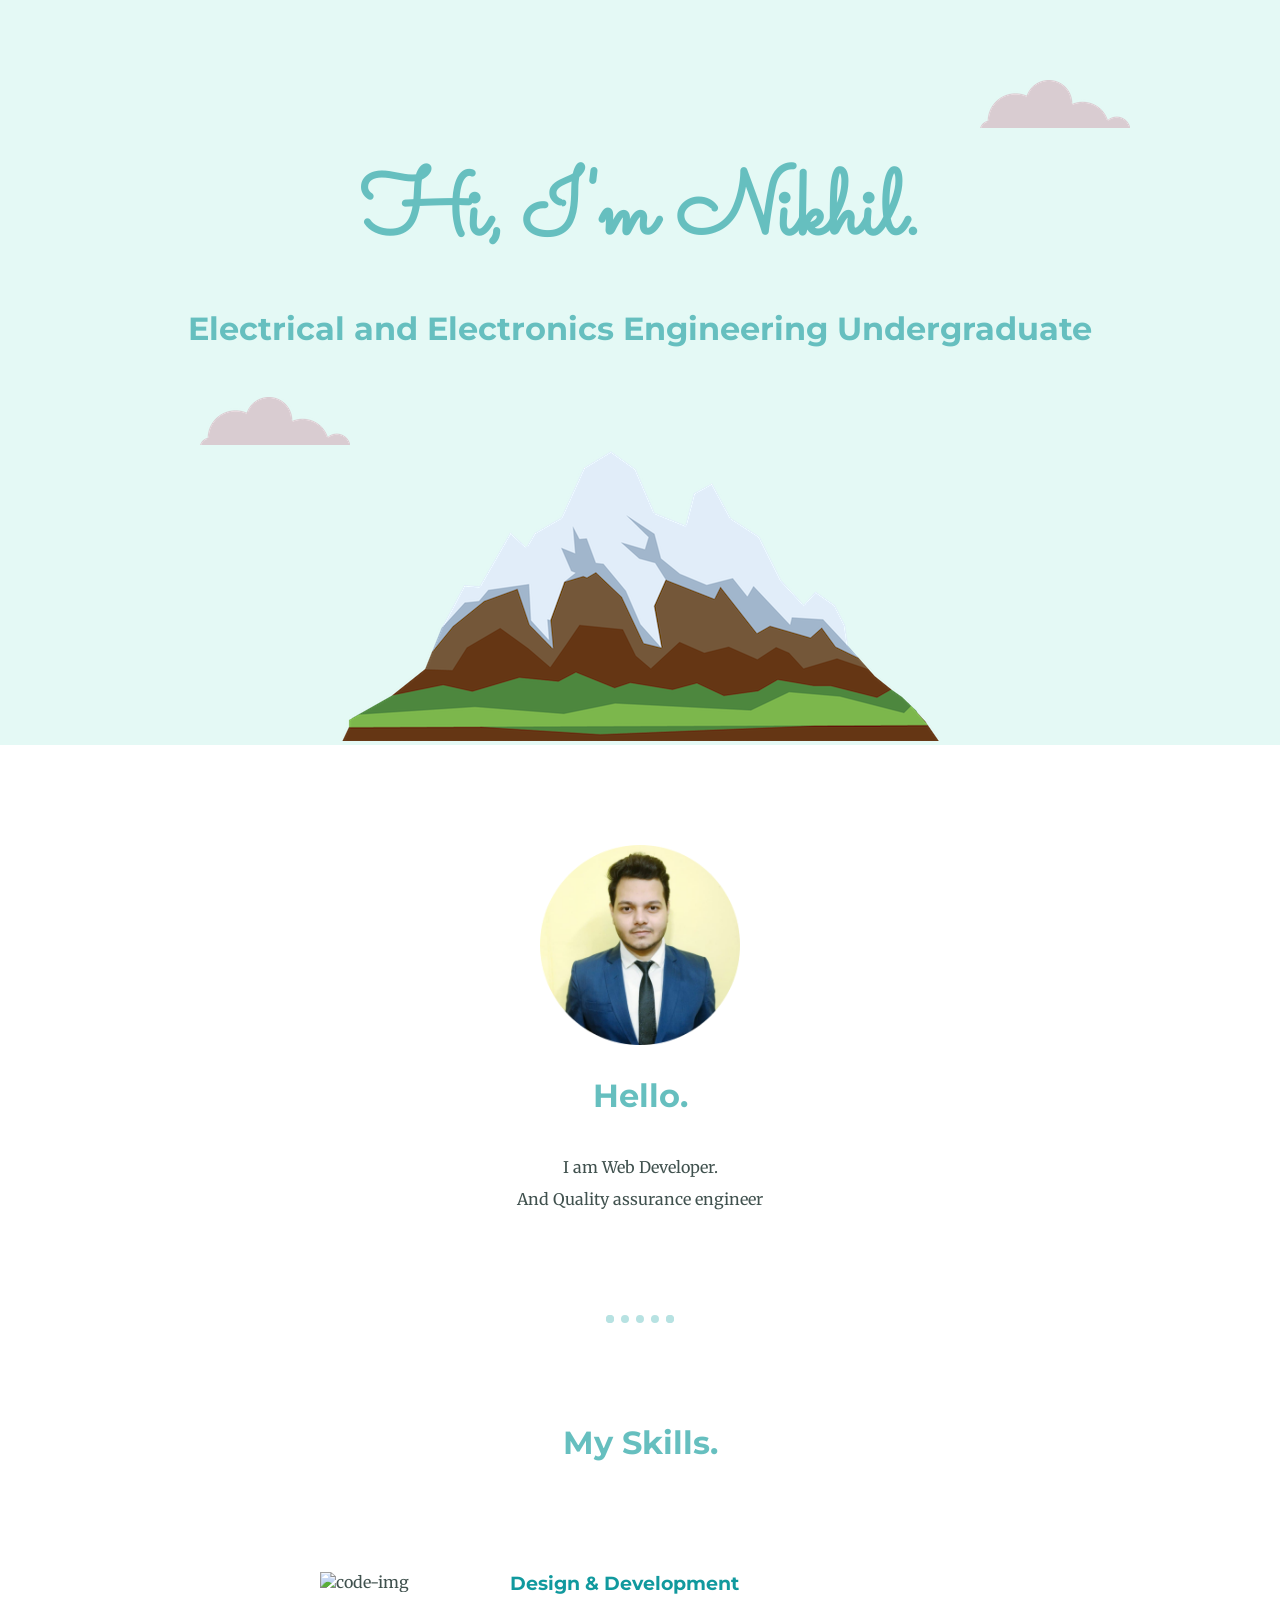
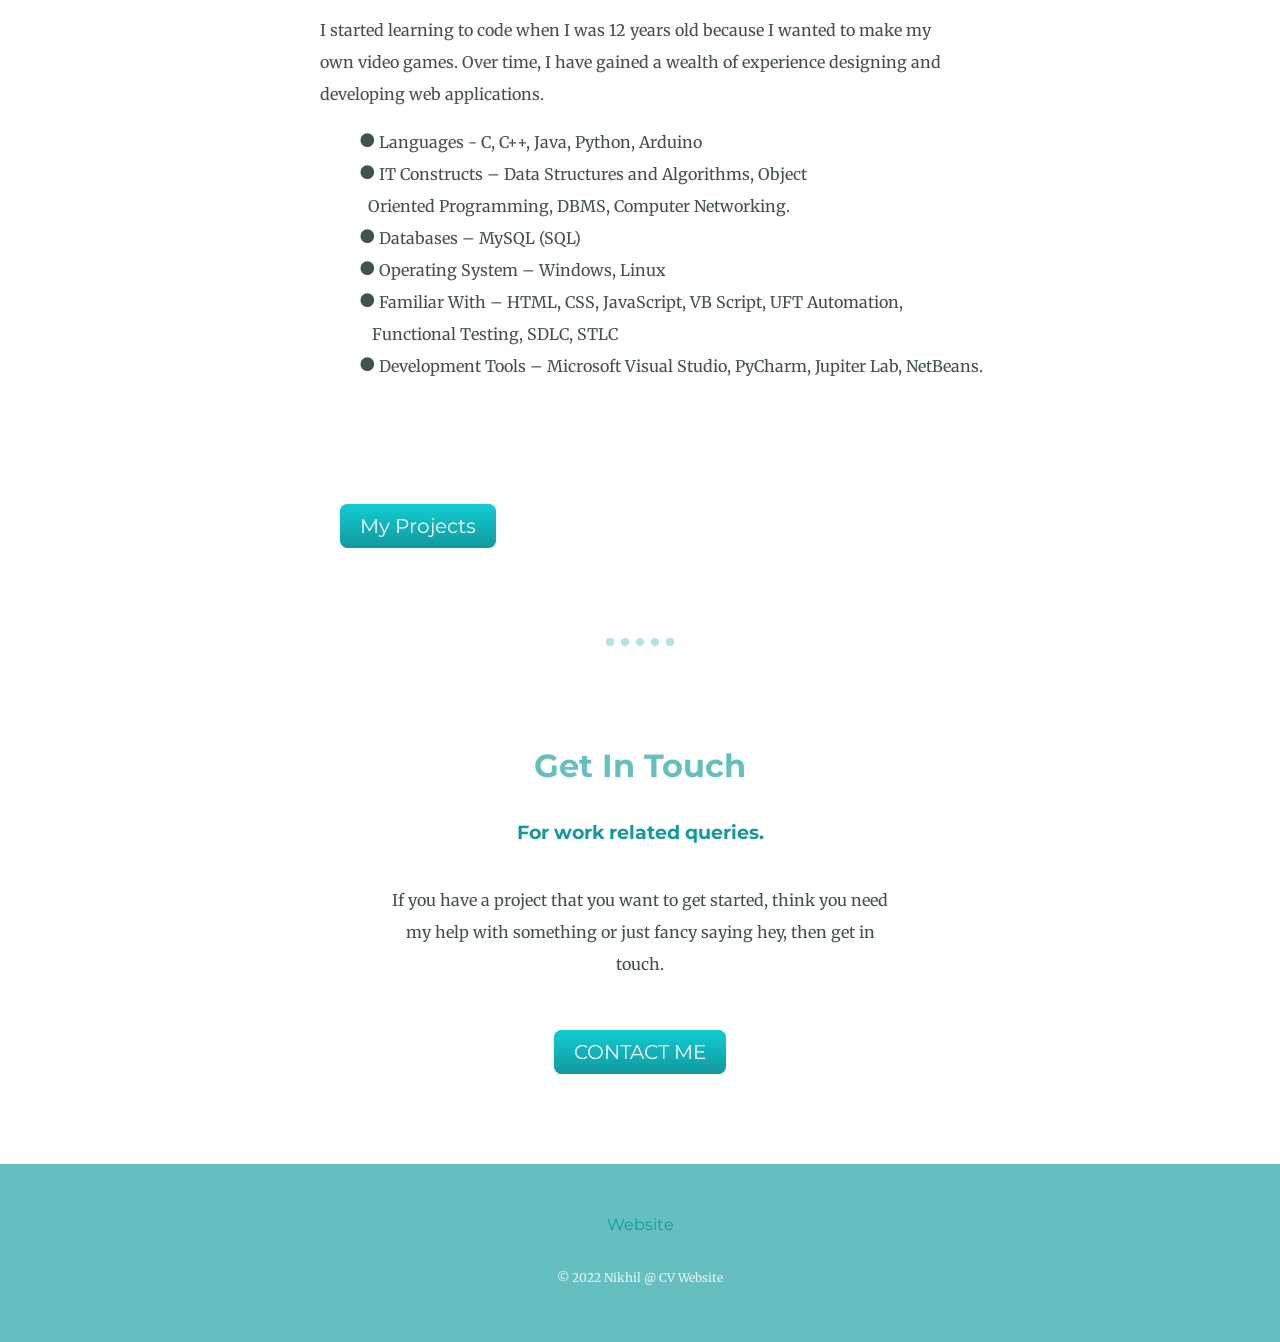
==== index.html @ 543165a1 "Nikhil kr Personal site" ====
<!DOCTYPE html>
<html>

<head>
  <meta charset="utf-8">
  <title>Nikhil Kr</title>
  <link rel="stylesheet" href="styles.css">
  <link href="https://fonts.googleapis.com/css?family=Merriweather|Montserrat|Sacramento" rel="stylesheet">
  <link rel="icon" href="favicon.ico">
</head>

<body>
  <div class="top-container">
    <img class="top-cloud" src="images/cloud.png" alt="cloud">
    <div class="title-text">
      <h1>Hi, I'm Nikhil.</h1>
      <h2>Electrical and Electronics Engineering Undergraduate</h2>
    </div>
    <img class="bottom-cloud" src="images/cloud.png" alt="cloud">
    <img class="mountain" src="images/mountain.png" alt="mountain-img">
  </div>

  <div class="middle-container">
    <div class="profile">
      <img class="profile-img" src="images/nik.png" alt="nikhil-profile-img">
      <h2>Hello.</h2>
      <p class="intro">I am Web Developer.</p>
      <p class="intro">And Quality assurance engineer</p>
    </div>
    <hr>
    <div class="skills">
      <h2>My Skills.</h2>
      <div class="skill-row">
        <img class="code-img" src="https://media.giphy.com/media/26n7b7PjSOZJwVCmY/giphy.gif" alt="code-img">

        <h3>Design & Development</h3>
        <p>I started learning to code when I was 12 years old because I wanted to make my own video games. Over time, I have gained a wealth of experience designing and developing web applications.</p>
        <pre class="content" >
          ● Languages - C, C++, Java, Python, Arduino
          ● IT Constructs – Data Structures and Algorithms, Object
            Oriented Programming, DBMS, Computer Networking.
          ● Databases – MySQL (SQL)
          ● Operating System – Windows, Linux
          ● Familiar With – HTML, CSS, JavaScript, VB Script, UFT Automation,
             Functional Testing, SDLC, STLC
          ● Development Tools – Microsoft Visual Studio, PyCharm, Jupiter Lab, NetBeans.
          </pre>

      </div>
      <div class="skill-row">
        <a class="btn project-btn" href="Projects.html">My Projects</a>
      </div>
    </div>
    <hr>
    <div class="contact-me">
      <h2>Get In Touch</h2>
      <h3>For work related queries.</h3>
      <p class="contact-message">If you have a project that you want to get started, think you need my help with something or just fancy saying hey, then get in touch.</p>
      <a class="btn" href="mailto:nik.kr008@gmail.com">CONTACT ME</a>
    </div>
  </div>

  <div class="bottom-container">
    <a class="footer-link" href="https://www.appbrewery.co/">Website</a>
    <p class="copyright">© 2022 Nikhil @ CV Website</p>
  </div>
</body>

</html>
---- styles.css ----
body {
    color: #40514E;
    margin: 0;
    text-align: center;
    font-family: 'Merriweather', serif;
  }
  
  h1 {
    color: #66BFBF;
    font-size: 5.625rem;
    margin: 50px auto 0 auto;
    font-family: 'Sacramento', cursive;
  }
  
  h2 {
    color: #66BFBF;
    font-family: 'Montserrat', sans-serif;
    font-size: 2rem;
    font-weight: bold;
    padding-bottom: 10px;
  }
  
  h3 {
    color: #11999E;
    font-family: 'Montserrat', sans-serif;
  }
  
  p {
    line-height: 2;
  }
  
  hr {
    border: dotted #b7e2e2 8px;
    border-bottom: none;
    width: 4%;
    margin: 100px auto;
  }
  
  a{
    color: #11999E;
    font-family: 'Montserrat', sans-serif;
    margin: 10px 20px;
    text-decoration: none;
  }
  
  a:hover {
    color: #EAF6F6;
  }
  
  .content{
    font-family: 'Merriweather', serif;
    line-height: 2;
  }

  .top-container {
    background-color: #E4F9F5;
    position: relative;
    padding-top: 100px;
  }
  
  .middle-container {
    margin: 100px 0;
  }
  
  .bottom-container {
    background-color: #66BFBF;
    padding: 50px 0 20px;
  }
  
  .skill-row {
    width: 50%;
    margin: 100px auto 100px auto;
    text-align: left;
  }
    
  .intro {
    width: 30%;
    margin: auto;
  }
  
  .contact-message {
    width: 40%;
    margin: 40px auto 60px;
  }
  
  .copyright {
    color: #EAF6F6;
    font-size: 0.75rem;
    padding: 20px 0;
  }
  
  .top-cloud {
    position: absolute;
    right: 150px;
    top: 80px;
  }
  
  .bottom-cloud {
    position: absolute;
    left: 200px;
    bottom: 300px;
  }

  .profile-img{
    width: 200px;
    height: 200px;
  }
  
  .code-img {
    width: 25%;
    float: left;
    margin-right: 30px;
  }
  
  .working-img {
    width: 25%;
    float: right;
    margin-left: 30px;
    margin-top: 2rem;
    margin-right: 12rem;
    border-radius: 100%;
  }
  
  .btn {
    background: #11cdd4;
    background-image: -webkit-linear-gradient(top, #11cdd4, #11999e);
    background-image: -moz-linear-gradient(top, #11cdd4, #11999e);
    background-image: -ms-linear-gradient(top, #11cdd4, #11999e);
    background-image: -o-linear-gradient(top, #11cdd4, #11999e);
    background-image: linear-gradient(to bottom, #11cdd4, #11999e);
    -webkit-border-radius: 8;
    -moz-border-radius: 8;
    border-radius: 8px;
    font-family: 'Montserrat', sans-serif;
    color: #ffffff;
    font-size: 20px;
    padding: 10px 20px 10px 20px;
    text-decoration: none;
  }
  
  .btn:hover {
    background: #30e3cb;
    background-image: -webkit-linear-gradient(top, #30e3cb, #2bc4ad);
    background-image: -moz-linear-gradient(top, #30e3cb, #2bc4ad);
    background-image: -ms-linear-gradient(top, #30e3cb, #2bc4ad);
    background-image: -o-linear-gradient(top, #30e3cb, #2bc4ad);
    background-image: linear-gradient(to bottom, #30e3cb, #2bc4ad);
    text-decoration: none;
  }

  .project{
      font-size: 2rem;
      font-weight: bold;
      padding-top: 50px;
      padding-bottom: 100px;
  }

  .project_content{
    font-family: 'Merriweather', serif;
    line-height: 2;
    text-align: left;
    margin-left: 50px;
  }
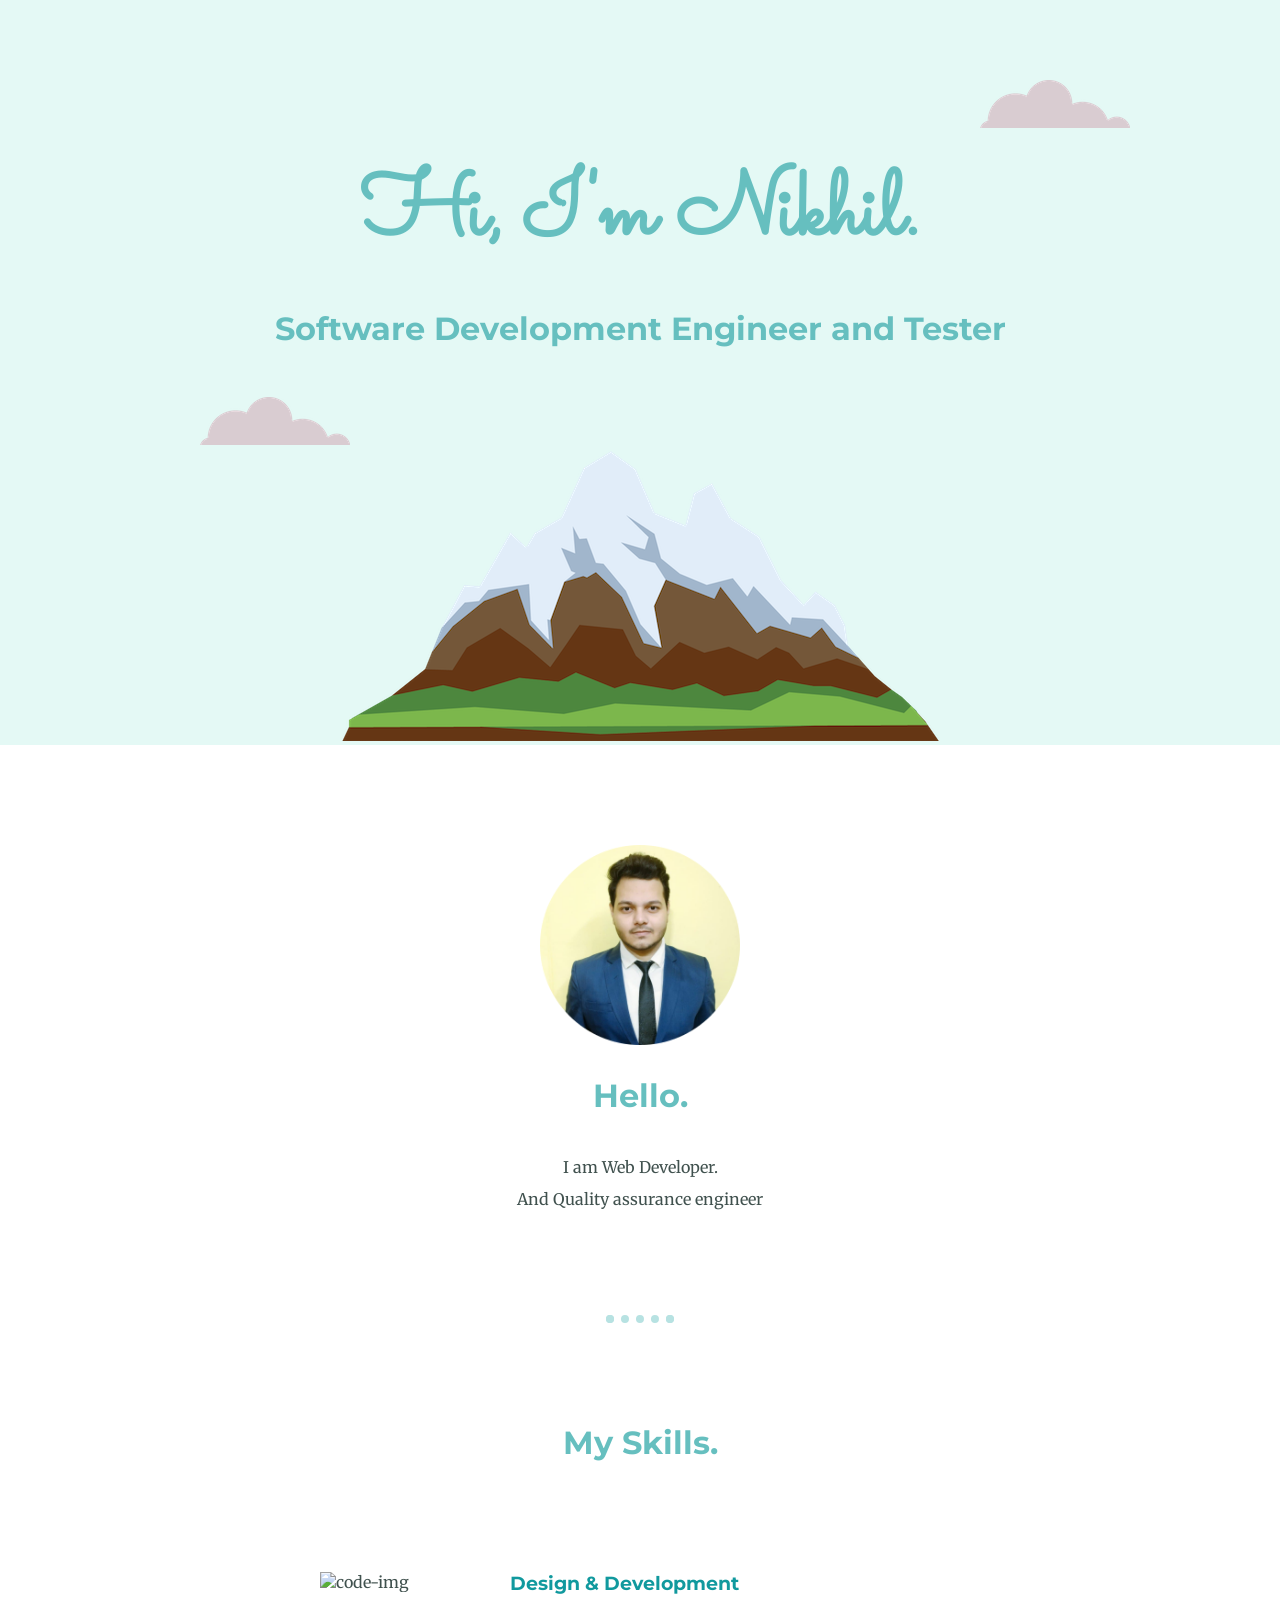
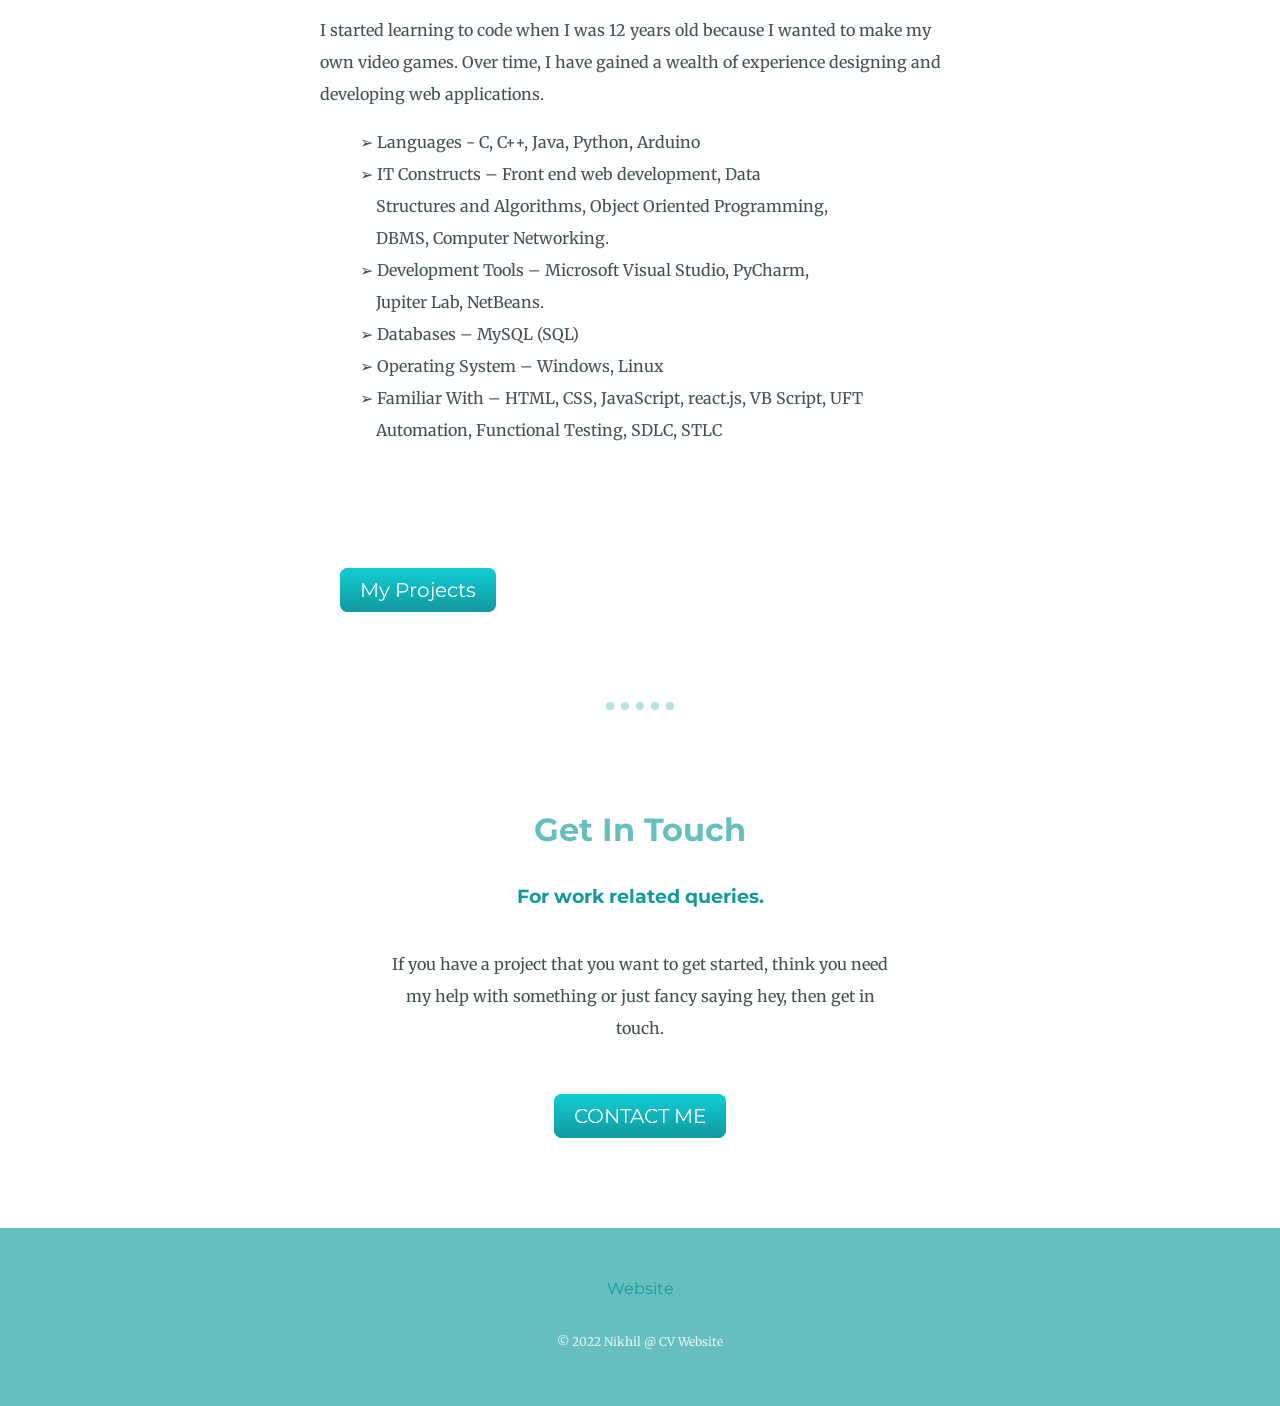
==== commit 1ed0133e: "updated projects" ====
--- a/index.html
+++ b/index.html
@@ -1,69 +1,71 @@
-<!DOCTYPE html>
-<html>
-
-<head>
-  <meta charset="utf-8">
-  <title>Nikhil Kr</title>
-  <link rel="stylesheet" href="styles.css">
-  <link href="https://fonts.googleapis.com/css?family=Merriweather|Montserrat|Sacramento" rel="stylesheet">
-  <link rel="icon" href="favicon.ico">
-</head>
-
-<body>
-  <div class="top-container">
-    <img class="top-cloud" src="images/cloud.png" alt="cloud">
-    <div class="title-text">
-      <h1>Hi, I'm Nikhil.</h1>
-      <h2>Electrical and Electronics Engineering Undergraduate</h2>
-    </div>
-    <img class="bottom-cloud" src="images/cloud.png" alt="cloud">
-    <img class="mountain" src="images/mountain.png" alt="mountain-img">
-  </div>
-
-  <div class="middle-container">
-    <div class="profile">
-      <img class="profile-img" src="images/nik.png" alt="nikhil-profile-img">
-      <h2>Hello.</h2>
-      <p class="intro">I am Web Developer.</p>
-      <p class="intro">And Quality assurance engineer</p>
-    </div>
-    <hr>
-    <div class="skills">
-      <h2>My Skills.</h2>
-      <div class="skill-row">
-        <img class="code-img" src="https://media.giphy.com/media/26n7b7PjSOZJwVCmY/giphy.gif" alt="code-img">
-
-        <h3>Design & Development</h3>
-        <p>I started learning to code when I was 12 years old because I wanted to make my own video games. Over time, I have gained a wealth of experience designing and developing web applications.</p>
-        <pre class="content" >
-          ● Languages - C, C++, Java, Python, Arduino
-          ● IT Constructs – Data Structures and Algorithms, Object
-            Oriented Programming, DBMS, Computer Networking.
-          ● Databases – MySQL (SQL)
-          ● Operating System – Windows, Linux
-          ● Familiar With – HTML, CSS, JavaScript, VB Script, UFT Automation,
-             Functional Testing, SDLC, STLC
-          ● Development Tools – Microsoft Visual Studio, PyCharm, Jupiter Lab, NetBeans.
-          </pre>
-
-      </div>
-      <div class="skill-row">
-        <a class="btn project-btn" href="Projects.html">My Projects</a>
-      </div>
-    </div>
-    <hr>
-    <div class="contact-me">
-      <h2>Get In Touch</h2>
-      <h3>For work related queries.</h3>
-      <p class="contact-message">If you have a project that you want to get started, think you need my help with something or just fancy saying hey, then get in touch.</p>
-      <a class="btn" href="mailto:nik.kr008@gmail.com">CONTACT ME</a>
-    </div>
-  </div>
-
-  <div class="bottom-container">
-    <a class="footer-link" href="https://www.appbrewery.co/">Website</a>
-    <p class="copyright">© 2022 Nikhil @ CV Website</p>
-  </div>
-</body>
-
-</html>
+<!DOCTYPE html>
+<html>
+
+<head>
+  <meta charset="utf-8">
+  <title>Nikhil</title>
+  <link rel="stylesheet" href="styles.css">
+  <link href="https://fonts.googleapis.com/css?family=Merriweather|Montserrat|Sacramento" rel="stylesheet">
+  <link rel="icon" href="favicon.ico">
+</head>
+
+<body>
+  <div class="top-container">
+    <img class="top-cloud" src="images/cloud.png" alt="cloud">
+    <div class="title-text">
+      <h1>Hi, I'm Nikhil.</h1>
+      <h2>Software Development Engineer and Tester</h2>
+    </div>
+    <img class="bottom-cloud" src="images/cloud.png" alt="cloud">
+    <img class="mountain" src="images/mountain.png" alt="mountain-img">
+  </div>
+
+  <div class="middle-container">
+    <div class="profile">
+      <img class="profile-img" src="images/nik.png" alt="nikhil-profile-img">
+      <h2>Hello.</h2>
+      <p class="intro">I am Web Developer.</p>
+      <p class="intro">And Quality assurance engineer</p>
+    </div>
+    <hr>
+    <div class="skills">
+      <h2>My Skills.</h2>
+      <div class="skill-row">
+        <img class="code-img" src="https://media.giphy.com/media/26n7b7PjSOZJwVCmY/giphy.gif" alt="code-img">
+
+        <h3>Design & Development</h3>
+        <p>I started learning to code when I was 12 years old because I wanted to make my own video games. Over time, I have gained a wealth of experience designing and developing web applications.</p>
+        <pre class="content" >
+          ➢ Languages - C, C++, Java, Python, Arduino
+          ➢ IT Constructs – Front end web development, Data
+              Structures and Algorithms, Object Oriented Programming,
+              DBMS, Computer Networking.
+          ➢ Development Tools – Microsoft Visual Studio, PyCharm,
+              Jupiter Lab, NetBeans.
+          ➢ Databases – MySQL (SQL)
+          ➢ Operating System – Windows, Linux
+          ➢ Familiar With – HTML, CSS, JavaScript, react.js, VB Script, UFT
+              Automation, Functional Testing, SDLC, STLC
+          </pre>
+
+      </div>
+      <div class="skill-row">
+        <a class="btn project-btn" href="Projects.html">My Projects</a>
+      </div>
+    </div>
+    <hr>
+    <div class="contact-me">
+      <h2>Get In Touch</h2>
+      <h3>For work related queries.</h3>
+      <p class="contact-message">If you have a project that you want to get started, think you need my help with something or just fancy saying hey, then get in touch.</p>
+      <a class="btn" href="mailto:nik.kr008@gmail.com">CONTACT ME</a>
+    </div>
+  </div>
+
+  <div class="bottom-container">
+    <a class="footer-link" href="https://nikkr008.github.io/Personal-site/">Website</a>
+    <p class="copyright">© 2022 Nikhil @ CV Website</p>
+  </div>
+</body>
+
+</html>
--- a/styles.css
+++ b/styles.css
@@ -1,163 +1,171 @@
-body {
-    color: #40514E;
-    margin: 0;
-    text-align: center;
-    font-family: 'Merriweather', serif;
-  }
-  
-  h1 {
-    color: #66BFBF;
-    font-size: 5.625rem;
-    margin: 50px auto 0 auto;
-    font-family: 'Sacramento', cursive;
-  }
-  
-  h2 {
-    color: #66BFBF;
-    font-family: 'Montserrat', sans-serif;
-    font-size: 2rem;
-    font-weight: bold;
-    padding-bottom: 10px;
-  }
-  
-  h3 {
-    color: #11999E;
-    font-family: 'Montserrat', sans-serif;
-  }
-  
-  p {
-    line-height: 2;
-  }
-  
-  hr {
-    border: dotted #b7e2e2 8px;
-    border-bottom: none;
-    width: 4%;
-    margin: 100px auto;
-  }
-  
-  a{
-    color: #11999E;
-    font-family: 'Montserrat', sans-serif;
-    margin: 10px 20px;
-    text-decoration: none;
-  }
-  
-  a:hover {
-    color: #EAF6F6;
-  }
-  
-  .content{
-    font-family: 'Merriweather', serif;
-    line-height: 2;
-  }
-
-  .top-container {
-    background-color: #E4F9F5;
-    position: relative;
-    padding-top: 100px;
-  }
-  
-  .middle-container {
-    margin: 100px 0;
-  }
-  
-  .bottom-container {
-    background-color: #66BFBF;
-    padding: 50px 0 20px;
-  }
-  
-  .skill-row {
-    width: 50%;
-    margin: 100px auto 100px auto;
-    text-align: left;
-  }
-    
-  .intro {
-    width: 30%;
-    margin: auto;
-  }
-  
-  .contact-message {
-    width: 40%;
-    margin: 40px auto 60px;
-  }
-  
-  .copyright {
-    color: #EAF6F6;
-    font-size: 0.75rem;
-    padding: 20px 0;
-  }
-  
-  .top-cloud {
-    position: absolute;
-    right: 150px;
-    top: 80px;
-  }
-  
-  .bottom-cloud {
-    position: absolute;
-    left: 200px;
-    bottom: 300px;
-  }
-
-  .profile-img{
-    width: 200px;
-    height: 200px;
-  }
-  
-  .code-img {
-    width: 25%;
-    float: left;
-    margin-right: 30px;
-  }
-  
-  .working-img {
-    width: 25%;
-    float: right;
-    margin-left: 30px;
-    margin-top: 2rem;
-    margin-right: 12rem;
-    border-radius: 100%;
-  }
-  
-  .btn {
-    background: #11cdd4;
-    background-image: -webkit-linear-gradient(top, #11cdd4, #11999e);
-    background-image: -moz-linear-gradient(top, #11cdd4, #11999e);
-    background-image: -ms-linear-gradient(top, #11cdd4, #11999e);
-    background-image: -o-linear-gradient(top, #11cdd4, #11999e);
-    background-image: linear-gradient(to bottom, #11cdd4, #11999e);
-    -webkit-border-radius: 8;
-    -moz-border-radius: 8;
-    border-radius: 8px;
-    font-family: 'Montserrat', sans-serif;
-    color: #ffffff;
-    font-size: 20px;
-    padding: 10px 20px 10px 20px;
-    text-decoration: none;
-  }
-  
-  .btn:hover {
-    background: #30e3cb;
-    background-image: -webkit-linear-gradient(top, #30e3cb, #2bc4ad);
-    background-image: -moz-linear-gradient(top, #30e3cb, #2bc4ad);
-    background-image: -ms-linear-gradient(top, #30e3cb, #2bc4ad);
-    background-image: -o-linear-gradient(top, #30e3cb, #2bc4ad);
-    background-image: linear-gradient(to bottom, #30e3cb, #2bc4ad);
-    text-decoration: none;
-  }
-
-  .project{
-      font-size: 2rem;
-      font-weight: bold;
-      padding-top: 50px;
-      padding-bottom: 100px;
-  }
-
-  .project_content{
-    font-family: 'Merriweather', serif;
-    line-height: 2;
-    text-align: left;
-    margin-left: 50px;
+body {
+    color: #40514E;
+    margin: 0;
+    text-align: center;
+    font-family: 'Merriweather', serif;
+  }
+  
+  h1 {
+    color: #66BFBF;
+    font-size: 5.625rem;
+    margin: 50px auto 0 auto;
+    font-family: 'Sacramento', cursive;
+  }
+  
+  h2 {
+    color: #66BFBF;
+    font-family: 'Montserrat', sans-serif;
+    font-size: 2rem;
+    font-weight: bold;
+    padding-bottom: 10px;
+  }
+  
+  h3 {
+    color: #11999E;
+    font-family: 'Montserrat', sans-serif;
+  }
+  
+  p {
+    line-height: 2;
+  }
+  
+  hr {
+    border: dotted #b7e2e2 8px;
+    border-bottom: none;
+    width: 4%;
+    margin: 100px auto;
+  }
+  
+  a{
+    color: #11999E;
+    font-family: 'Montserrat', sans-serif;
+    margin: 10px 20px;
+    text-decoration: none;
+  }
+  
+  a:hover {
+    color: #EAF6F6;
+  }
+  
+  .content{
+    font-family: 'Merriweather', serif;
+    line-height: 2;
+  }
+
+  .top-container {
+    background-color: #E4F9F5;
+    position: relative;
+    padding-top: 100px;
+  }
+  
+  .middle-container {
+    margin: 100px 0;
+  }
+  
+  .bottom-container {
+    background-color: #66BFBF;
+    padding: 50px 0 20px;
+  }
+  
+  .skill-row {
+    width: 50%;
+    margin: 100px auto 100px auto;
+    text-align: left;
+  }
+    
+  .intro {
+    width: 30%;
+    margin: auto;
+  }
+  
+  .contact-message {
+    width: 40%;
+    margin: 40px auto 60px;
+  }
+  
+  .copyright {
+    color: #EAF6F6;
+    font-size: 0.75rem;
+    padding: 20px 0;
+  }
+  
+  .top-cloud {
+    position: absolute;
+    right: 150px;
+    top: 80px;
+  }
+  
+  .bottom-cloud {
+    position: absolute;
+    left: 200px;
+    bottom: 300px;
+  }
+
+  .profile-img{
+    width: 200px;
+    height: 200px;
+  }
+  
+  .code-img {
+    width: 25%;
+    float: left;
+    margin-right: 30px;
+  }
+  
+  .working-img {
+    width: 25%;
+    float: right;
+    margin-left: 30px;
+    margin-top: 2rem;
+    margin-right: 12rem;
+    border-radius: 100%;
+  }
+
+  .ev-img {
+    width: 25%;
+    float: right;
+    margin-left: 30px;
+    margin-top: 2rem;
+    margin-right: 12rem;
+  }
+  
+  .btn {
+    background: #11cdd4;
+    background-image: -webkit-linear-gradient(top, #11cdd4, #11999e);
+    background-image: -moz-linear-gradient(top, #11cdd4, #11999e);
+    background-image: -ms-linear-gradient(top, #11cdd4, #11999e);
+    background-image: -o-linear-gradient(top, #11cdd4, #11999e);
+    background-image: linear-gradient(to bottom, #11cdd4, #11999e);
+    -webkit-border-radius: 8;
+    -moz-border-radius: 8;
+    border-radius: 8px;
+    font-family: 'Montserrat', sans-serif;
+    color: #ffffff;
+    font-size: 20px;
+    padding: 10px 20px 10px 20px;
+    text-decoration: none;
+  }
+  
+  .btn:hover {
+    background: #30e3cb;
+    background-image: -webkit-linear-gradient(top, #30e3cb, #2bc4ad);
+    background-image: -moz-linear-gradient(top, #30e3cb, #2bc4ad);
+    background-image: -ms-linear-gradient(top, #30e3cb, #2bc4ad);
+    background-image: -o-linear-gradient(top, #30e3cb, #2bc4ad);
+    background-image: linear-gradient(to bottom, #30e3cb, #2bc4ad);
+    text-decoration: none;
+  }
+
+  .project{
+      font-size: 2rem;
+      font-weight: bold;
+      padding-top: 50px;
+      padding-bottom: 100px;
+  }
+
+  .project_content{
+    font-family: 'Merriweather', serif;
+    line-height: 2;
+    text-align: left;
+    margin-left: 50px;
   }
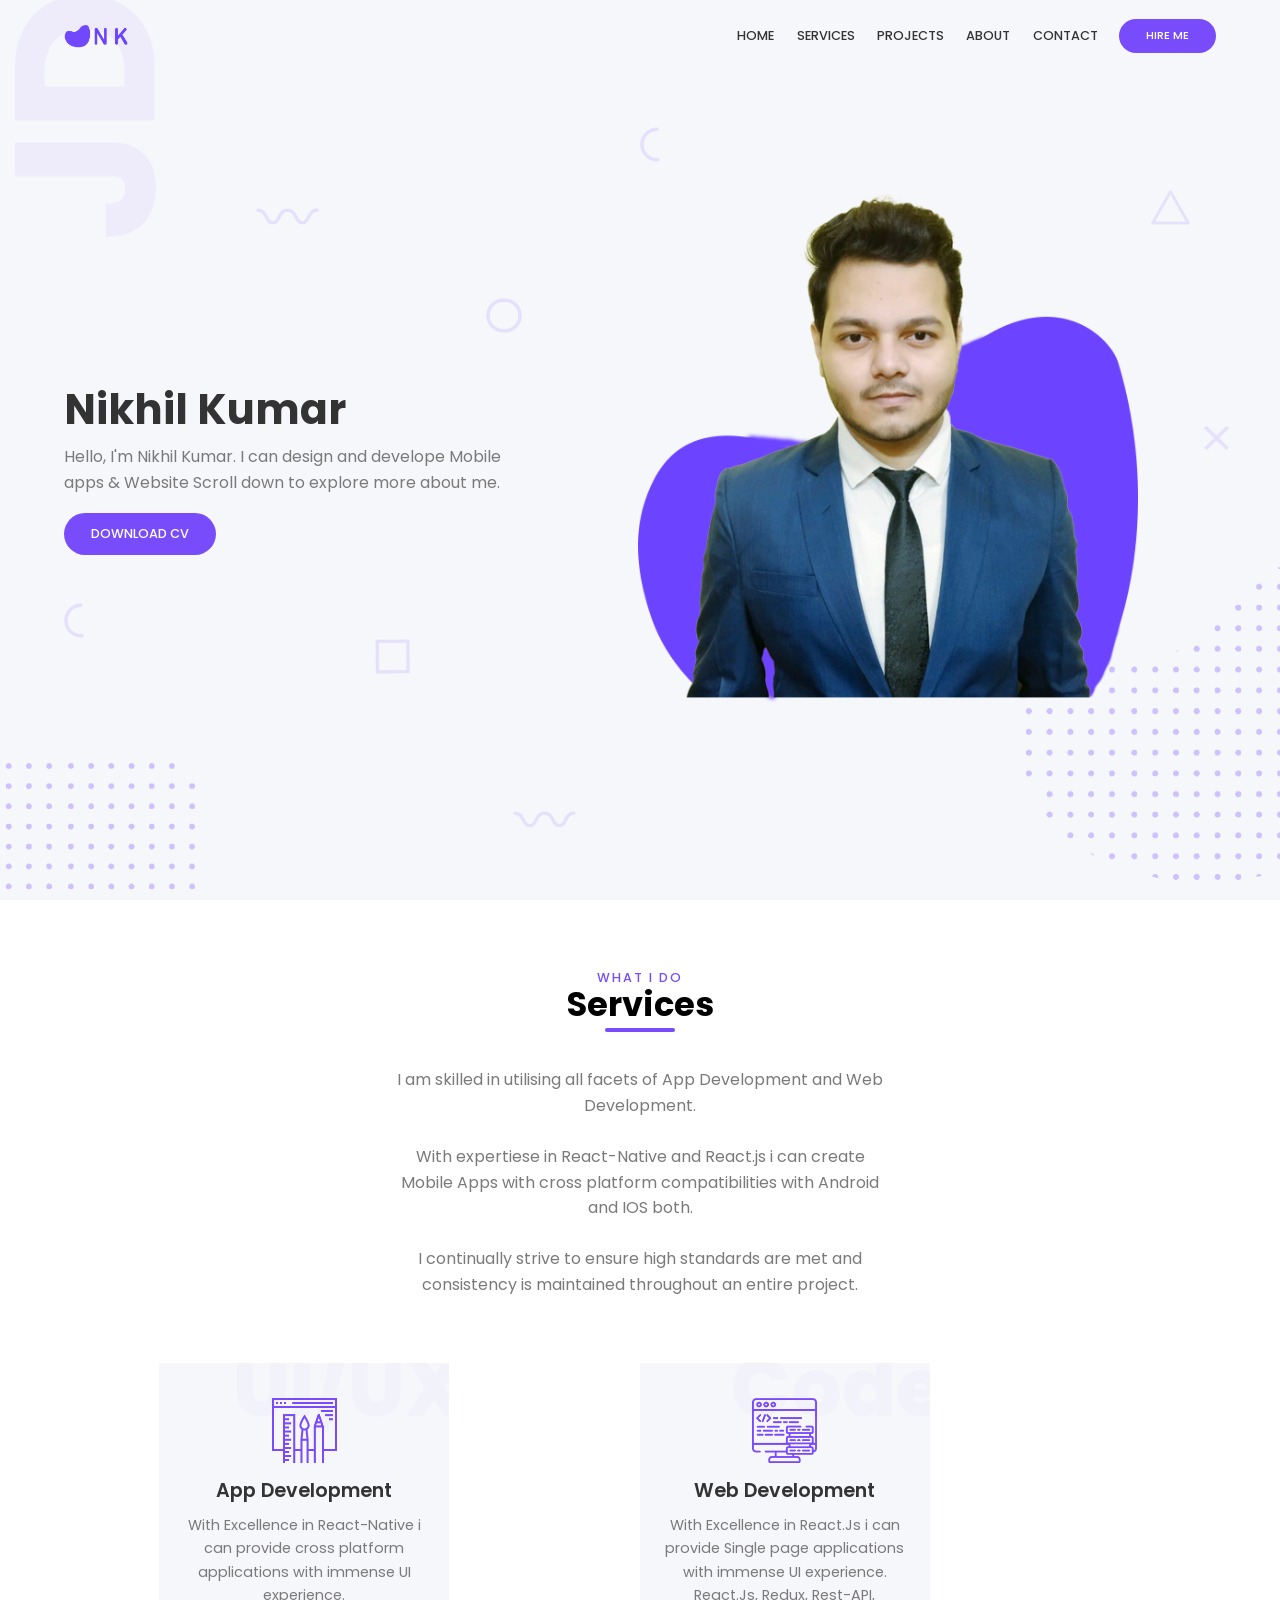
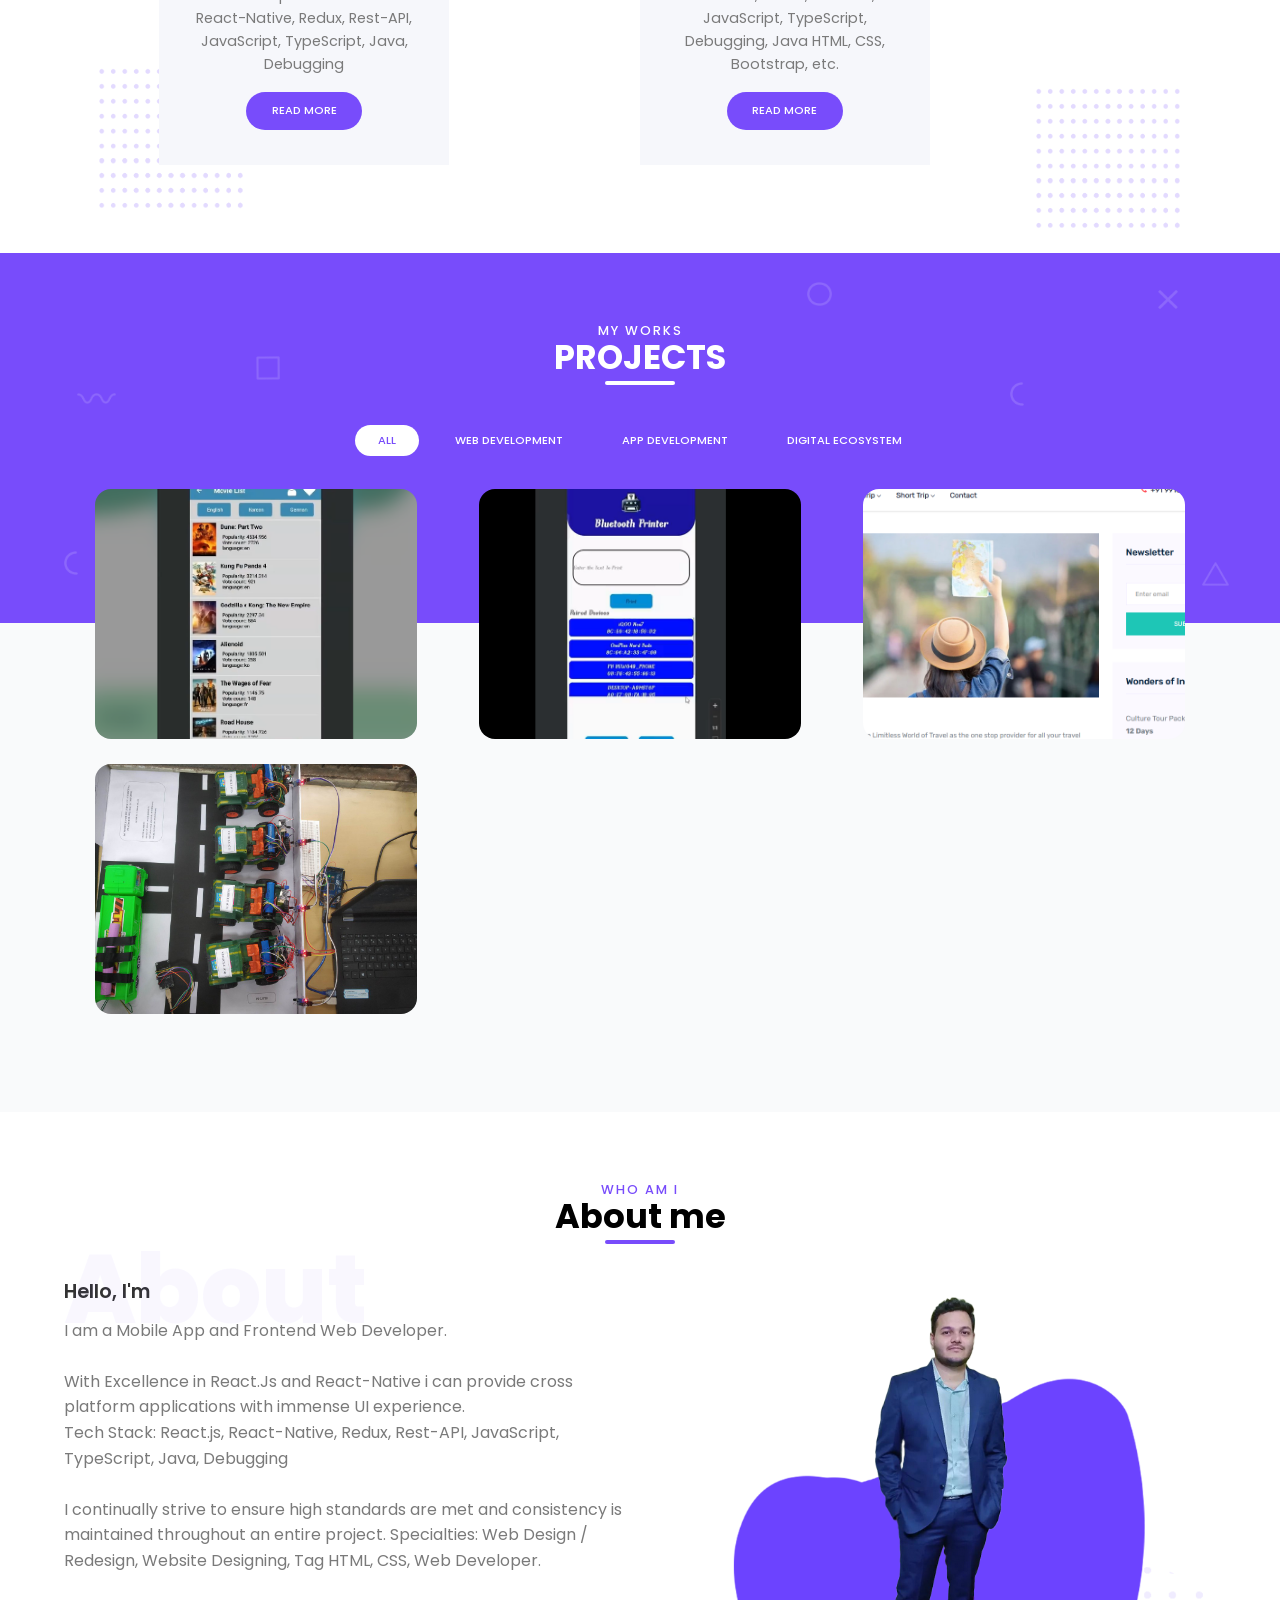
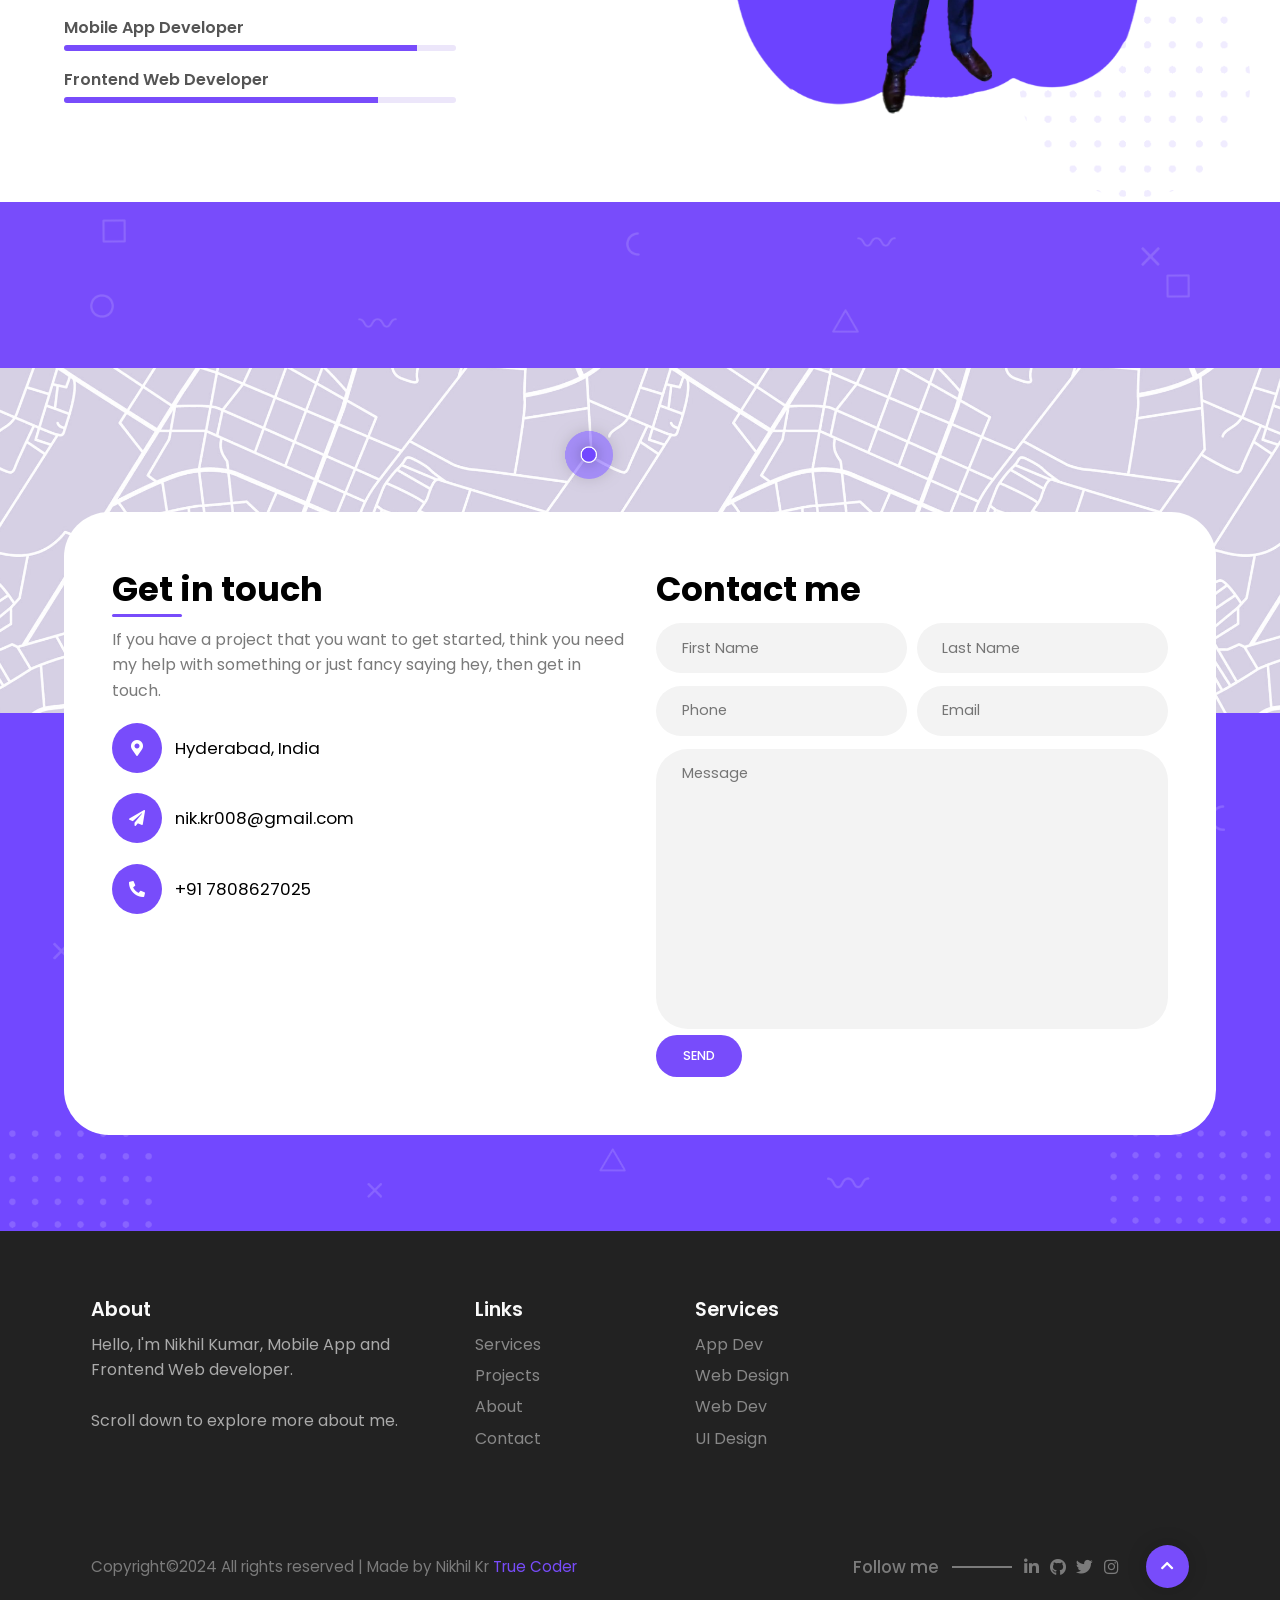
==== commit eb114156: "Added new file" ====
--- a/index.html
+++ b/index.html
@@ -1,71 +1,741 @@
 <!DOCTYPE html>
-<html>
-
-<head>
-  <meta charset="utf-8">
-  <title>Nikhil</title>
-  <link rel="stylesheet" href="styles.css">
-  <link href="https://fonts.googleapis.com/css?family=Merriweather|Montserrat|Sacramento" rel="stylesheet">
-  <link rel="icon" href="favicon.ico">
-</head>
-
-<body>
-  <div class="top-container">
-    <img class="top-cloud" src="images/cloud.png" alt="cloud">
-    <div class="title-text">
-      <h1>Hi, I'm Nikhil.</h1>
-      <h2>Software Development Engineer and Tester</h2>
-    </div>
-    <img class="bottom-cloud" src="images/cloud.png" alt="cloud">
-    <img class="mountain" src="images/mountain.png" alt="mountain-img">
-  </div>
-
-  <div class="middle-container">
-    <div class="profile">
-      <img class="profile-img" src="images/nik.png" alt="nikhil-profile-img">
-      <h2>Hello.</h2>
-      <p class="intro">I am Web Developer.</p>
-      <p class="intro">And Quality assurance engineer</p>
-    </div>
-    <hr>
-    <div class="skills">
-      <h2>My Skills.</h2>
-      <div class="skill-row">
-        <img class="code-img" src="https://media.giphy.com/media/26n7b7PjSOZJwVCmY/giphy.gif" alt="code-img">
-
-        <h3>Design & Development</h3>
-        <p>I started learning to code when I was 12 years old because I wanted to make my own video games. Over time, I have gained a wealth of experience designing and developing web applications.</p>
-        <pre class="content" >
-          ➢ Languages - C, C++, Java, Python, Arduino
-          ➢ IT Constructs – Front end web development, Data
-              Structures and Algorithms, Object Oriented Programming,
-              DBMS, Computer Networking.
-          ➢ Development Tools – Microsoft Visual Studio, PyCharm,
-              Jupiter Lab, NetBeans.
-          ➢ Databases – MySQL (SQL)
-          ➢ Operating System – Windows, Linux
-          ➢ Familiar With – HTML, CSS, JavaScript, react.js, VB Script, UFT
-              Automation, Functional Testing, SDLC, STLC
-          </pre>
-
+<html lang="en">
+  <head>
+    <meta charset="UTF-8" />
+    <meta name="viewport" content="width=device-width, initial-scale=1.0" />
+    <title>Nikhil Kumar</title>
+    <link
+      rel="stylesheet"
+      href="https://cdnjs.cloudflare.com/ajax/libs/font-awesome/5.15.1/css/all.min.css"
+    />
+    <link
+      rel="stylesheet"
+      href="https://unpkg.com/swiper/swiper-bundle.min.css"
+    />
+    <link rel="stylesheet" href="./css/style.css" />
+  </head>
+  <body>
+    <main>
+      <header id="header">
+        <div class="overlay overlay-lg">
+          <img src="./img/shapes/square.png" class="shape square" alt="" />
+          <img src="./img/shapes/circle.png" class="shape circle" alt="" />
+          <img src="./img/shapes/half-circle.png" class="shape half-circle1" alt="" />
+          <img src="./img/shapes/half-circle.png" class="shape half-circle2" alt="" />
+          <img src="./img/shapes/x.png" class="shape xshape" alt="" />
+          <img src="./img/shapes/wave.png" class="shape wave wave1" alt="" />
+          <img src="./img/shapes/wave.png" class="shape wave wave2" alt="" />
+          <img src="./img/shapes/triangle.png" class="shape triangle" alt="" />
+          <img src="./img/shapes/letters.png" class="letters" alt="" />
+          <img src="./img/shapes/points1.png" class="points points1" alt="" />
+        </div>
+
+        <nav>
+          <div class="container">
+            <div class="logo">
+              <img src="./img/logo.png" alt="" />
+            </div>
+
+            <div class="links">
+              <ul>
+                <li>
+                  <a href="#header">Home</a>
+                </li>
+                <li>
+                  <a href="#services">Services</a>
+                </li>
+                <li>
+                  <a href="#portfolio">Projects</a>
+                </li>
+                <li>
+                  <a href="#about">About</a>
+                </li>
+                <!-- <li>
+                  <a href="#testimonials">Testimonials</a>
+                </li> -->
+                <li>
+                  <a href="#contact">Contact</a>
+                </li>
+                <li>
+                  <a href="#hireme" class="active">Hire me</a>
+                </li>
+              </ul>
+            </div>
+
+            <div class="hamburger-menu">
+              <div class="bar"></div>
+            </div>
+          </div>
+        </nav>
+
+        <div class="header-content">
+          <div class="container grid-2">
+            <div class="column-1">
+              <h1 class="header-title">Nikhil Kumar</h1>
+              <p class="text">
+                Hello, I'm Nikhil Kumar. I can design and develope Mobile apps & Website
+                Scroll down to explore more about me.
+              </p>
+              <a href="data/resume.pdf" class="btn">Download CV</a>
+            </div>
+
+            <div class="column-2 image">
+              <img
+                src="./img/shapes/points2.png"
+                class="points points2"
+                alt=""
+              />
+              <img src="./img/person.png" class="img-element z-index" alt="" />
+            </div>
+          </div>
+        </div>
+      </header>
+
+      <section class="services section" id="services">
+        <div class="container">
+          <div class="section-header">
+            <h3 class="title" data-title="What I Do">Services</h3>
+            <p class="text">
+              <br>
+              I am skilled in utilising all facets of App Development and Web Development.
+              <br><br>
+              With expertiese in React-Native and React.js i can create
+              <br>
+              Mobile Apps with cross platform compatibilities with Android and IOS both.
+              <br><br>
+              I continually strive to ensure high standards are met and consistency is maintained throughout an entire project.
+              <br><br>
+            </p>
+          </div>
+
+          <div class="cards">
+            <div class="card-wrap">
+              <img
+                src="./img/shapes/points3.png"
+                class="points points1 points-sq"
+                alt=""
+              />
+              <div class="card" data-card="UI/UX">
+                <div class="card-content z-index">
+                  <img src="./img/design-icon.png" class="icon" alt="" />
+                  <h3 class="title-sm">App Development</h3>
+                  <p class="text">
+                    With Excellence in React-Native i can provide cross platform applications with immense UI experience.
+                    <br>
+                    React-Native, Redux, Rest-API, JavaScript, TypeScript, Java, Debugging
+                  </p>
+                  <a href="#" class="btn small">Read more</a>
+                </div>
+              </div>
+            </div>
+
+            <div class="card-wrap">
+              <div class="card" data-card="Code">
+                <div class="card-content z-index">
+                  <img src="./img/code-icon.png" class="icon" alt="" />
+                  <h3 class="title-sm">Web Development</h3>
+                  <p class="text">
+                    With Excellence in React.Js i can provide Single page applications with immense UI experience.
+                    <br>
+                    React.Js, Redux, Rest-API, JavaScript, TypeScript, Debugging, Java
+                    HTML, CSS, Bootstrap, etc.
+                  </p>
+                  <a href="#" class="btn small">Read more</a>
+                </div>
+              </div>
+            </div>
+
+            <div class="card-wrap">
+              <img
+                src="./img/shapes/points3.png"
+                class="points points2 points-sq"
+                alt=""
+              />
+            </div>
+          </div>
+        </div>
+      </section>
+
+      <section class="portfolio section" id="portfolio">
+        <div class="background-bg">
+          <div class="overlay overlay-sm">
+            <img
+              src="./img/shapes/half-circle.png"
+              class="shape half-circle1"
+              alt=""
+            />
+            <img
+              src="./img/shapes/half-circle.png"
+              class="shape half-circle2"
+              alt=""
+            />
+            <img src="./img/shapes/square.png" class="shape square" alt="" />
+            <img src="./img/shapes/wave.png" class="shape wave" alt="" />
+            <img src="./img/shapes/circle.png" class="shape circle" alt="" />
+            <img
+              src="./img/shapes/triangle.png"
+              class="shape triangle"
+              alt=""
+            />
+            <img src="./img/shapes/x.png" class="shape xshape" alt="" />
+          </div>
+        </div>
+
+        <div class="container">
+          <div class="section-header">
+            <h3 class="title" data-title="My works">PROJECTS</h3>
+          </div>
+
+          <div class="section-body">
+            <div class="filter">
+              <button class="filter-btn active" data-filter="*">All</button>
+              <button class="filter-btn" data-filter=".webdev">web Development</button>
+              <button class="filter-btn" data-filter=".appdev">App Development</button>
+              <button class="filter-btn" data-filter=".digital">Digital ecosystem</button>
+<!--              <button class="filter-btn" data-filter=".logo-design">Logo Design</button>      -->
+            </div>
+
+            <div class="grid">
+              
+              <div class="grid-item appdev">
+                <div class="gallery-image">
+                  <img src="./img/portfolio/moviesApp.png" alt="" />
+                  <div class="img-overlay">
+                    <div class="plus"></div>
+                    <div class="img-description">
+                      <h3>Movies Suggestion App</h3>
+                      <h5>View Demo</h5>
+                    </div>
+                  </div>
+                </div>
+              </div>
+
+              <div class="grid-item appdev">
+                <div class="gallery-image">
+                  <img src="./img/portfolio/bluetoothPrinter.png" alt="" />
+                  <div class="img-overlay">
+                    <div class="plus"></div>
+                    <div class="img-description">
+                      <h3>Bluetooth Thermal Printer</h3>
+                      <h5>View Demo</h5>
+                    </div>
+                  </div>
+                </div>
+              </div>
+      
+              <div class="grid-item webdev">
+                <div class="gallery-image">
+                  <img src="./img/portfolio/port1.png" alt="" />
+                  <div class="img-overlay">
+                    <div class="plus"></div>
+                    <div class="img-description">
+                      <h3>Travel website</h3>
+                      <h5>View Demo</h5>
+                    </div>
+                  </div>
+                </div>
+              </div>
+
+              <div class="grid-item digital">
+                <div class="gallery-image">
+                  <img src="./img/portfolio/port2.jpg" alt="" />
+                  <div class="img-overlay">
+                    <div class="plus"></div>
+                    <div class="img-description">
+                      <h3>Digital Ecosystem</h3>
+                      <h5>View Demo</h5>
+                    </div>
+                  </div>
+                </div>
+              </div>
+            </div>
+
+            <!-- <div class="more-folio">
+              <a href="#" class="btn">More Folio</a>
+            </div> -->
+          </div>
+        </div>
+      </section>
+
+      <section class="about section" id="about">
+        <div class="container">
+          <div class="section-header">
+            <h3 class="title" data-title="Who Am I">About me</h3>
+          </div>
+
+          <div class="section-body grid-2">
+            <div class="column-1">
+              <h3 class="title-sm">Hello, I'm</h3>
+              <p class="text" style="font-size: 1rem;">
+              I am a Mobile App and Frontend Web Developer.
+              <br><br>
+              With Excellence in React.Js and React-Native i can provide cross platform applications with immense UI experience.
+              <br>
+              Tech Stack: React.js, React-Native, Redux, Rest-API, JavaScript, TypeScript, Java, Debugging
+              <br><br>
+              I continually strive to ensure high standards are met and consistency is maintained throughout an entire project. Specialties: Web Design / Redesign, Website Designing,
+              Tag HTML, CSS, Web Developer. 
+              <br><br>
+            </p>
+              <div class="skills">
+                <div class="skill html">
+                  <h3 class="skill-title">Mobile App Developer</h3>
+                  <div class="skill-bar">
+                    <div class="skill-progress" data-progress="90%"></div>
+                  </div>
+                </div>
+                <div class="skill css">
+                  <h3 class="skill-title">Frontend Web Developer</h3>
+                  <div class="skill-bar">
+                    <div class="skill-progress" data-progress="80%"></div>
+                  </div>
+                </div>
+                <!-- <div class="skill js">
+                  <h3 class="skill-title">JavaScript</h3>
+                  <div class="skill-bar">
+                    <div class="skill-progress" data-progress="80%"></div>
+                  </div>
+                </div> -->
+              </div>
+            </div>
+
+            <div class="column-2 image">
+              <img src="./img/shapes/points4.png" class="points" alt="" />
+              <img src="./img/about.png" class="z-index" alt="" />
+            </div>
+          </div>
+        </div>
+      </section>
+
+      <section class="records">
+        <div class="overlay overlay-sm">
+          <img src="./img/shapes/square.png" alt="" class="shape square1" />
+          <img src="./img/shapes/square.png" alt="" class="shape square2" />
+          <img src="./img/shapes/circle.png" alt="" class="shape circle" />
+          <img
+            src="./img/shapes/half-circle.png"
+            alt=""
+            class="shape half-circle"
+          />
+          <img src="./img/shapes/wave.png" alt="" class="shape wave wave1" />
+          <img src="./img/shapes/wave.png" alt="" class="shape wave wave2" />
+          <img src="./img/shapes/x.png" alt="" class="shape xshape" />
+          <img src="./img/shapes/triangle.png" alt="" class="shape triangle" />
+        </div>
+
+      <!--  <div class="container">
+          <div class="wrap">
+            <div class="record-circle">
+              <h2 class="number" data-num="235">0</h2>
+              <h4 class="sub-title">portfolio</h4>
+            </div>
+          </div>
+
+          <div class="wrap">
+            <div class="record-circle active">
+              <h2 class="number" data-num="174">0</h2>
+              <h4 class="sub-title">Happy Clients</h4>
+            </div>
+          </div>
+
+          <div class="wrap">
+            <div class="record-circle">
+              <h2 class="number" data-num="892">0</h2>
+              <h4 class="sub-title">Work Hour</h4>
+            </div>
+          </div>
+
+          <div class="wrap">
+            <div class="record-circle">
+              <h2 class="number" data-num="368">0</h2>
+              <h4 class="sub-title">Awards</h4>
+            </div>
+          </div>
+        </div>-->
+      </section>
+
+      <!--<section class="blog section">
+        <div class="container">
+          <div class="section-header">
+            <h3 class="title" data-title="Last News">My blog</h3>
+            <p class="text">
+              Lorem ipsum dolor sit amet consectetur, adipisicing elit. Illo,
+              deserunt?
+            </p>
+          </div>
+
+          <div class="blog-wrapper">
+            <div class="blog-wrap">
+              <img
+                src="./img/shapes/points3.png"
+                alt=""
+                class="points points-sq"
+              />
+
+              <div class="blog-card">
+                <div class="blog-image">
+                  <img src="./img/blog1.png" alt="" />
+                </div>
+
+                <div class="blog-content">
+                  <div class="blog-info">
+                    <h5 class="blog-date">March, 19 2020</h5>
+                    <h5 class="blog-user"><i class="fas fa-user"></i>Admin</h5>
+                  </div>
+                  <h3 class="title-sm">This is a short title</h3>
+                  <p class="blog-text">
+                    Lorem ipsum, dolor sit amet elit. rem poimus? Tempora
+                    expedita eos autem! Lorem ipsum, dolor sit met.
+                  </p>
+                  <a href="#" class="btn small">Read more</a>
+                </div>
+              </div>
+            </div>
+
+            <div class="blog-wrap">
+              <div class="blog-card">
+                <div class="blog-image">
+                  <img src="./img/blog2.png" alt="" />
+                </div>
+
+                <div class="blog-content">
+                  <div class="blog-info">
+                    <h5 class="blog-date">August, 02 2020</h5>
+                    <h5 class="blog-user"><i class="fas fa-user"></i>Admin</h5>
+                  </div>
+                  <h3 class="title-sm">This is a short title</h3>
+                  <p class="blog-text">
+                    Lorem ipsum, dolor sit amet elit. Sint atque culpa repellat
+                    sunt sit amet nobis! Lorem ipsum dolor sit amet.
+                  </p>
+                  <a href="#" class="btn small">Read more</a>
+                </div>
+              </div>
+            </div>
+
+            <div class="blog-wrap">
+              <div class="blog-card">
+                <div class="blog-image">
+                  <img src="./img/blog3.png" alt="" />
+                </div>
+
+                <div class="blog-content">
+                  <div class="blog-info">
+                    <h5 class="blog-date">December, 12 2020</h5>
+                    <h5 class="blog-user"><i class="fas fa-user"></i>Admin</h5>
+                  </div>
+                  <h3 class="title-sm">This is a short title</h3>
+                  <p class="blog-text">
+                    Lorem ipsum dolor sit, amet elit. enim numquam, laborum
+                    earum? Lorem ipsum dolor sit amet.
+                  </p>
+                  <a href="#" class="btn small">Read more</a>
+                </div>
+              </div>
+            </div>
+          </div>
+        </div>
+      </section>-->
+
+      <!-- <section class="testimonials section" id="testimonials">
+        <div class="container">
+          <div class="section-header">
+            <h3 class="title" data-title="What People Say">Testimonials</h3>
+          </div>
+
+          <div class="testi-content grid-2">
+            <div class="column-1 reviews">
+              <div class="swiper-container">
+                <div class="swiper-wrapper">
+                  <div class="swiper-slide review">
+                    <i class="fas fa-quote-left quote"></i>
+                    <div class="rate">
+                      <i class="fas fa-star"></i>
+                      <i class="fas fa-star"></i>
+                      <i class="fas fa-star"></i>
+                      <i class="fas fa-star"></i>
+                      <i class="fas fa-star"></i>
+                    </div>
+
+                    <p class="review-text">
+                      Lorem, ipsum dolor sit amet consectetur adipisicing elit.
+                      Laudantium adipisci veniam debitis quas, sapiente
+                      repellendus mollitia. Laboriosam labore voluptate quos?
+                    </p>
+
+                    <div class="review-info">
+                      <h3 class="review-name">Matias Butt</h3>
+                      <h5 class="review-job">Photographer, Paris</h5>
+                    </div>
+                  </div>
+
+                  <div class="swiper-slide review">
+                    <i class="fas fa-quote-left quote"></i>
+                    <div class="rate">
+                      <i class="fas fa-star"></i>
+                      <i class="fas fa-star"></i>
+                      <i class="fas fa-star"></i>
+                      <i class="fas fa-star"></i>
+                      <i class="fas fa-star"></i>
+                    </div>
+
+                    <p class="review-text">
+                      Lorem ipsum dolor, sit amet consectetur adipisicing elit.
+                      Fugiat voluptate consequatur aut tenetur fugit error
+                      molestiae quaerat ex odio rem?
+                    </p>
+
+                    <div class="review-info">
+                      <h3 class="review-name">Romeo Herbert</h3>
+                      <h5 class="review-job">CEO, Munich</h5>
+                    </div>
+                  </div>
+
+                  <div class="swiper-slide review">
+                    <i class="fas fa-quote-left quote"></i>
+                    <div class="rate">
+                      <i class="fas fa-star"></i>
+                      <i class="fas fa-star"></i>
+                      <i class="fas fa-star"></i>
+                      <i class="fas fa-star"></i>
+                      <i class="fas fa-star"></i>
+                    </div>
+
+                    <p class="review-text">
+                      Lorem ipsum dolor sit amet consectetur adipisicing elit.
+                      Cupiditate voluptatum enim nemo quod amet dolorum aliquam,
+                      sapiente omnis eaque consectetur.
+                    </p>
+
+                    <div class="review-info">
+                      <h3 class="review-name">Jack Costa</h3>
+                      <h5 class="review-job">Director of THR, London</h5>
+                    </div>
+                  </div>
+
+                  <div class="swiper-slide review">
+                    <i class="fas fa-quote-left quote"></i>
+                    <div class="rate">
+                      <i class="fas fa-star"></i>
+                      <i class="fas fa-star"></i>
+                      <i class="fas fa-star"></i>
+                      <i class="fas fa-star"></i>
+                      <i class="fas fa-star"></i>
+                    </div>
+
+                    <p class="review-text">
+                      Lorem ipsum dolor sit amet consectetur, adipisicing elit.
+                      Perspiciatis ab incidunt, dicta quam inventore ipsum
+                      dolor. Consectetur nam incidunt error!
+                    </p>
+
+                    <div class="review-info">
+                      <h3 class="review-name">Reiss Mccartney</h3>
+                      <h5 class="review-job">Engineer, San Francisco</h5>
+                    </div>
+                  </div>
+                </div>
+
+                <div class="review-nav swiper-button-prev">
+                  <i class="fas fa-long-arrow-alt-left"></i>
+                </div>
+                <div class="review-nav swiper-button-next">
+                  <i class="fas fa-long-arrow-alt-right"></i>
+                </div>
+              </div>
+            </div>
+
+            <div class="column-2 image">
+              <img src="./img/testi.png" alt="" class="img-element" />
+            </div>
+          </div>
+        </div>
+      </section> -->
+
+      <section class="contact" id="contact">
+        <div class="container">
+          <div class="contact-box">
+            <div class="contact-info">
+              <h3 class="title">Get in touch</h3>
+              <p class="text">
+                If you have a project that you want to get started, think you need my help with something or just fancy saying hey, then get in touch.
+              </p>
+              <div class="information-wrap">
+                <div class="information">
+                  <div class="contact-icon">
+                    <i class="fas fa-map-marker-alt"></i>
+                  </div>
+                  <p class="info-text">Hyderabad, India</p>
+                </div>
+
+                <div class="information">
+                  <div class="contact-icon">
+                    <i class="fas fa-paper-plane"></i>
+                  </div>
+                  <p class="info-text">nik.kr008@gmail.com</p>
+                </div>
+
+                <div class="information">
+                  <div class="contact-icon">
+                    <i class="fas fa-phone-alt"></i>
+                  </div>
+                  <p class="info-text">+91 7808627025</p>
+                </div>
+              </div>
+            </div>
+
+            <div class="contact-form">
+              <h3 class="title">Contact me</h3>
+              <div class="row">
+                <input
+                  type="text"
+                  class="contact-input"
+                  placeholder="First Name"
+                />
+                <input
+                  type="text"
+                  class="contact-input"
+                  placeholder="Last Name"
+                />
+              </div>
+
+              <div class="row">
+                <input type="text" class="contact-input" placeholder="Phone" />
+                <input type="email" class="contact-input" placeholder="Email" />
+              </div>
+
+              <div class="row">
+                <textarea
+                  name="message"
+                  class="contact-input textarea"
+                  placeholder="Message"
+                ></textarea>
+              </div>
+              <a href="#" class="btn">Send</a>
+            </div>
+          </div>
+        </div>
+      </section>
+
+      <!-- <section class="hireme" id="hireme">
+        <div class="container">
+          <h3 class="title">Let's talk about a project</h3>
+          <p class="text">
+            If you have a project that you want to get started, think you need my help with something or just fancy saying hey, then get in touch.
+              
+          </p>
+          <a href="#" class="btn">Hire me</a>
+        </div>
+      </section> -->
+    </main>
+
+    <footer class="footer">
+      <div class="container">
+        <div class="grid-4">
+          <div class="grid-4-col footer-about">
+            <h3 class="title-sm">About</h3>
+            <p class="text">
+              Hello, I'm Nikhil Kumar, Mobile App and Frontend Web developer.
+              <br><br>
+              Scroll down to explore more about me.
+            </p>
+          </div>
+
+          <div class="grid-4-col footer-links">
+            <h3 class="title-sm">Links</h3>
+            <ul>
+              <li>
+                <a href="#services">Services</a>
+              </li>
+              <li>
+                <a href="#portfolio">Projects</a>
+              </li>
+              <li>
+                <a href="#about">About</a>
+              </li>
+              <!-- <li>
+                <a href="#testimonials">Testimonials</a>
+              </li> -->
+              <li>
+                <a href="#contact">Contact</a>
+              </li>
+            </ul>
+          </div>
+
+          <div class="grid-4-col footer-links">
+            <h3 class="title-sm">Services</h3>
+            <ul>
+              <li>
+                <a href="#">App Dev</a>
+              </li>
+              <li>
+                <a href="#">Web Design</a>
+              </li>
+              <li>
+                <a href="#">Web Dev</a>
+              </li>
+              <li>
+                <a href="#">UI Design</a>
+              </li>
+            </ul>
+          </div>
+
+          <!--<div class="grid-4-col footer-newstletter">
+            <h3 class="title-sm">Subscribe</h3>
+            <p class="text">
+              Lorem ipsum dolor, sit amet ipsum dolor sit amet.
+            </p>
+            <div class="footer-input-wrap">
+              <input type="email" class="footer-input" placeholder="Email" />
+              <a href="#" class="input-arrow">
+                <i class="fas fa-angle-right"></i>
+              </a>
+            </div>
+          </div>-->
+        </div>
+
+        <div class="bottom-footer">
+          <div class="copyright">
+            <p class="text">
+              Copyright&copy;2024 All rights reserved | Made by Nikhil Kr
+              <span>True Coder</span>
+            </p>
+          </div>
+
+          <div class="followme-wrap">
+            <div class="followme">
+              <h3>Follow me</h3>
+              <span class="footer-line"></span>
+              <div class="social-media">
+                <a href="https://www.linkedin.com/in/nikhil-kumar-523978179/">
+                  <i class="fab fa-linkedin-in"></i>
+                </a>
+                <a href="https://github.com/nikkr008">
+                  <i class="fab fa-github"></i>
+                </a>
+                <a href="https://twitter.com/nik102030">
+                  <i class="fab fa-twitter"></i>
+                </a>
+                <a href="https://www.instagram.com/its_nik._/?hl=en">
+                  <i class="fab fa-instagram"></i>
+                </a>
+                
+              </div>
+            </div>
+
+            <div class="back-btn-wrap">
+              <a href="#" class="back-btn">
+                <i class="fas fa-chevron-up"></i>
+              </a>
+            </div>
+          </div>
+        </div>
       </div>
-      <div class="skill-row">
-        <a class="btn project-btn" href="Projects.html">My Projects</a>
-      </div>
-    </div>
-    <hr>
-    <div class="contact-me">
-      <h2>Get In Touch</h2>
-      <h3>For work related queries.</h3>
-      <p class="contact-message">If you have a project that you want to get started, think you need my help with something or just fancy saying hey, then get in touch.</p>
-      <a class="btn" href="mailto:nik.kr008@gmail.com">CONTACT ME</a>
-    </div>
-  </div>
-
-  <div class="bottom-container">
-    <a class="footer-link" href="https://nikkr008.github.io/Personal-site/">Website</a>
-    <p class="copyright">© 2022 Nikhil @ CV Website</p>
-  </div>
-</body>
-
+    </footer>
+
+    <script src="https://cdnjs.cloudflare.com/ajax/libs/jquery/3.5.1/jquery.min.js"></script>
+    <script src="./js/isotope.pkgd.min.js"></script>
+    <script src="https://unpkg.com/swiper/swiper-bundle.min.js"></script>
+    <script src="./js/app.js"></script>
+  </body>
 </html>
--- a/css/style.css
+++ b/css/style.css
@@ -0,0 +1,2205 @@
+@import url("https://fonts.googleapis.com/css2?family=Poppins:wght@100;200;300;400;500;600;700;800;900&display=swap");
+
+:root {
+  --dark-one: #333;
+  --dark-two: #7a7a7a;
+  --main-color: #784cfb;
+  --light-one: #fff;
+  --light-two: #f9fafb;
+  --light-three: #f6f7fb;
+}
+
+/* Genral Styles */
+
+*,
+*::before,
+*::after {
+  margin: 0;
+  padding: 0;
+  box-sizing: border-box;
+}
+
+html {
+  scroll-behavior: smooth;
+}
+
+body,
+button,
+input,
+textarea {
+  font-family: "Poppins", sans-serif;
+}
+
+a {
+  text-decoration: none;
+}
+
+ul {
+  list-style: none;
+}
+
+img {
+  width: 100%;
+}
+
+.container {
+  position: relative;
+  z-index: 5;
+  max-width: 92rem;
+  padding: 0 4rem;
+  margin: 0 auto;
+}
+
+.stop-scrolling {
+  height: 100%;
+  overflow: hidden;
+}
+
+.grid-2 {
+  display: grid;
+  grid-template-columns: repeat(2, 1fr);
+  align-items: center;
+  justify-content: center;
+}
+
+.text {
+  font-size: 1.25rem;
+  color: var(--dark-two);
+  line-height: 1.6;
+}
+
+.column-1 {
+  margin-right: 1.5rem;
+}
+
+.column-2 {
+  margin-left: 1.5rem;
+}
+
+.image {
+  position: relative;
+  display: flex;
+  align-items: center;
+  justify-content: center;
+}
+
+.z-index {
+  position: relative;
+  z-index: 2;
+}
+
+.overlay {
+  position: absolute;
+  width: 100%;
+  height: 100%;
+  overflow: hidden;
+  top: 0;
+  left: 0;
+}
+
+.overlay .shape {
+  width: initial;
+  opacity: 0.13;
+  position: absolute;
+}
+
+.overlay.overlay-lg .shape {
+  height: 55px;
+}
+
+.overlay.overlay-lg .shape.wave {
+  height: initial;
+  width: 88px;
+}
+
+.overlay.overlay-lg .shape.xshape {
+  height: 38px;
+}
+
+.overlay.overlay-sm .shape {
+  filter: brightness(0) invert(1);
+  opacity: 0.15;
+  height: 40px;
+}
+
+.overlay.overlay-sm .shape.wave {
+  height: initial;
+  width: 70px;
+}
+
+.overlay.overlay-sm .shape.xshape {
+  height: 30px;
+}
+
+.points {
+  opacity: 0.3;
+  position: absolute;
+}
+
+.section {
+  padding: 7rem 0;
+  overflow: hidden;
+}
+
+.section-header {
+  text-align: center;
+  margin-bottom: 1.5rem;
+}
+
+.title {
+  position: relative;
+  display: inline-block;
+  padding-bottom: 1rem;
+  line-height: 1;
+  font-size: 2.8rem;
+  margin-bottom: 0.6rem;
+}
+
+.title:before {
+  content: attr(data-title);
+  display: block;
+  margin-bottom: 0.4rem;
+  color: var(--main-color);
+  font-size: 1.15rem;
+  font-weight: 500;
+  text-transform: uppercase;
+  letter-spacing: 3px;
+}
+
+.title:after {
+  content: "";
+  position: absolute;
+  width: 90px;
+  height: 5px;
+  border-radius: 3px;
+  background-color: var(--main-color);
+  bottom: 0;
+  left: 50%;
+  transform: translateX(-50%);
+}
+
+.section-header .text {
+  max-width: 600px;
+  margin: 0 auto;
+}
+
+.title-sm {
+  color: var(--dark-one);
+  font-weight: 600;
+  font-size: 1.6rem;
+}
+
+.points-sq {
+  width: 210px;
+}
+
+.btn {
+  display: inline-block;
+  padding: 0.85rem 2rem;
+  background-color: var(--main-color);
+  color: var(--light-one);
+  border-radius: 2rem;
+  font-size: 1.05rem;
+  text-transform: uppercase;
+  font-weight: 500;
+  transition: 0.3s;
+}
+
+.btn:hover {
+  background-color: #6b44e0;
+}
+
+.btn.small {
+  padding: 0.7rem 1.8rem;
+  font-size: 1rem;
+}
+
+/* End Genral Styles */
+
+/* Header */
+
+header {
+  width: 100%;
+  background-color: var(--light-three);
+  overflow: hidden;
+  position: relative;
+}
+
+nav {
+  width: 100%;
+  position: relative;
+  z-index: 50;
+}
+
+nav .container {
+  display: flex;
+  justify-content: space-between;
+  height: 6rem;
+  align-items: center;
+}
+
+.logo {
+  width: 80px;
+  display: flex;
+  align-items: center;
+}
+
+.links ul {
+  display: flex;
+}
+
+.links a {
+  display: inline-block;
+  padding: 0.9rem 1.2rem;
+  color: var(--dark-one);
+  font-size: 1.05rem;
+  text-transform: uppercase;
+  font-weight: 500;
+  line-height: 1;
+  transition: 0.3s;
+}
+
+.links a.active {
+  background-color: var(--main-color);
+  color: var(--light-one);
+  border-radius: 2rem;
+  font-size: 1rem;
+  padding: 0.9rem 2.1rem;
+  margin-left: 1rem;
+}
+
+.links a:hover {
+  color: var(--main-color);
+}
+
+.links a.active:hover {
+  color: var(--light-one);
+  background-color: #6b44e0;
+}
+
+.hamburger-menu {
+  width: 2.7rem;
+  height: 3rem;
+  z-index: 100;
+  position: relative;
+  display: none;
+  align-items: center;
+  justify-content: flex-end;
+}
+
+.hamburger-menu .bar {
+  position: relative;
+  width: 2.1rem;
+  height: 3px;
+  border-radius: 3px;
+  background-color: var(--dark-one);
+  transition: 0.5s;
+}
+
+.bar:before,
+.bar:after {
+  content: "";
+  position: absolute;
+  width: 2.1rem;
+  height: 3px;
+  border-radius: 3px;
+  background-color: var(--dark-one);
+  transition: 0.5s;
+}
+
+.bar:before {
+  transform: translateY(-9px);
+}
+
+.bar:after {
+  transform: translateY(9px);
+}
+
+nav.open .hamburger-menu .bar {
+  background-color: transparent;
+  transform: rotate(360deg);
+}
+
+nav.open .hamburger-menu .bar:before {
+  transform: translateY(0) rotate(45deg);
+  background-color: var(--light-one);
+}
+
+nav.open .hamburger-menu .bar:after {
+  transform: translateY(0) rotate(-45deg);
+  background-color: var(--light-one);
+}
+
+nav.open .links {
+  transform: translateX(0);
+}
+
+.header-content .container.grid-2 {
+  grid-template-columns: 2.5fr 3.5fr;
+  min-height: calc(100vh - 6rem);
+  padding-bottom: 2.5rem;
+  text-align: left;
+}
+
+.header-title {
+  font-size: 3.8rem;
+  line-height: 0.8;
+  color: var(--dark-one);
+}
+
+.header-content .text {
+  margin: 2.15rem 0;
+}
+
+.header-content .image .img-element {
+  max-width: 750px;
+}
+
+header .points1 {
+  width: 420px;
+  bottom: -75px;
+  left: -150px;
+}
+
+header .points2 {
+  width: 70%;
+  top: 65%;
+  left: 71%;
+}
+
+header .square {
+  right: 68%;
+  top: 71%;
+}
+
+header .triangle {
+  right: 7%;
+  bottom: 75%;
+}
+
+header .xshape {
+  right: 4%;
+  bottom: 50%;
+}
+
+header .half-circle1 {
+  left: 50%;
+  bottom: 82%;
+}
+
+header .half-circle2 {
+  left: 5%;
+  top: 67%;
+}
+
+header .wave1 {
+  bottom: 75%;
+  left: 20%;
+}
+
+header .wave2 {
+  bottom: 8%;
+  right: 55%;
+}
+
+header .circle {
+  left: 38%;
+  bottom: 63%;
+}
+
+.letters {
+  position: absolute;
+  width: 13.5%;
+  top: -5px;
+  left: 15px;
+  opacity: 0.06;
+}
+
+/* End header */
+
+/* Services */
+
+.cards {
+  display: flex;
+  justify-content: space-around;
+  flex-wrap: wrap;
+  width: 100%;
+}
+
+.card-wrap {
+  position: relative;
+  margin: 1.7rem 0.8rem;
+}
+
+.card {
+  position: relative;
+  width: 100%;
+  max-width: 390px;
+  min-height: 520px;
+  background-color: var(--light-three);
+  display: flex;
+  align-items: center;
+  justify-content: center;
+  text-align: center;
+  padding: 3rem 2rem;
+  overflow: hidden;
+  transition: 0.3s;
+}
+
+.card:before {
+  content: attr(data-card);
+  position: absolute;
+  top: -15px;
+  right: -15px;
+  font-size: 6rem;
+  font-weight: 800;
+  line-height: 1;
+  color: var(--main-color);
+  opacity: 0.025;
+}
+
+.card:after {
+  content: "";
+  position: absolute;
+  width: 100%;
+  height: 0px;
+  bottom: 0;
+  left: 0;
+  background-color: var(--main-color);
+  transition: 0.3s;
+}
+
+.card-wrap:hover .card {
+  transform: translateY(-15px);
+}
+
+.card-wrap:hover .card:after {
+  height: 8px;
+}
+
+.icon {
+  width: 90px;
+  margin-bottom: 1.7rem;
+}
+
+.card .title-sm {
+  line-height: 0.8;
+}
+
+.card .text {
+  font-size: 1.15rem;
+  margin: 1.8rem 0;
+}
+
+.services .points1 {
+  bottom: -50px;
+  left: -125px;
+  opacity: 0.2;
+  pointer-events: none;
+}
+
+.services .points2 {
+  bottom: -70px;
+  right: -65px;
+  opacity: 0.2;
+  pointer-events: none;
+}
+
+/* End Services */
+
+/* portfolio */
+
+.portfolio {
+  position: relative;
+  width: 100%;
+  background-color: var(--light-two);
+}
+
+.background-bg {
+  position: absolute;
+  width: 100%;
+  height: 520px;
+  top: 0;
+  left: 0;
+  background-color: var(--main-color);
+}
+
+.portfolio .title,
+.portfolio .title:before {
+  color: var(--light-one);
+}
+
+.portfolio .title:after {
+  background-color: var(--light-one);
+}
+
+.filter {
+  width: 100%;
+  display: flex;
+  align-items: center;
+  justify-content: center;
+  flex-wrap: wrap;
+}
+
+.filter-btn {
+  border: none;
+  outline: none;
+  background-color: transparent;
+  margin: 0.45rem 0.4rem;
+  padding: 0.85rem 1.8rem;
+  color: var(--light-one);
+  text-transform: uppercase;
+  font-weight: 500;
+  font-size: 1.1rem;
+  line-height: 1;
+  cursor: pointer;
+  border-radius: 2rem;
+  transition: 0.3s;
+}
+
+.filter-btn.active {
+  background-color: var(--light-one);
+  color: var(--main-color);
+}
+
+.portfolio .square {
+  top: 28%;
+  left: 20%;
+}
+
+.portfolio .circle {
+  top: 8%;
+  right: 35%;
+}
+
+.portfolio .triangle {
+  bottom: 10%;
+  right: 4%;
+}
+
+.portfolio .half-circle1 {
+  bottom: 13%;
+  left: 5%;
+}
+
+.portfolio .half-circle2 {
+  top: 35%;
+  right: 20%;
+}
+
+.portfolio .xshape {
+  top: 10%;
+  right: 8%;
+}
+
+.portfolio .wave {
+  top: 38%;
+  left: 6%;
+}
+
+.grid {
+  width: 100%;
+  margin: 1.5rem 0;
+  display: flex;
+  flex-wrap: wrap;
+}
+
+.grid-item {
+  width: 33.33%;
+  padding: 1rem 1.2rem;
+  display: flex;
+  justify-content: center;
+}
+
+.gallery-image {
+  position: relative;
+  overflow: hidden;
+  border-radius: 16px;
+  height: 280px;
+  width: 90%;
+  cursor: pointer;
+}
+
+.gallery-image img {
+  position: absolute;
+  height: 115%;
+  width: initial;
+  top: 50%;
+  left: 50%;
+  transform: translate(-50%, -50%);
+  transform-origin: center;
+  transition: 0.5s;
+}
+
+.gallery-image .img-overlay {
+  position: absolute;
+  width: 100%;
+  height: 100%;
+  top: 0;
+  left: 0;
+  z-index: 2;
+  color: var(--light-one);
+  background-color: rgba(120, 76, 251, 0.55);
+  display: flex;
+  flex-direction: column;
+  align-items: center;
+  justify-content: flex-end;
+  padding: 2rem 3.2rem;
+  opacity: 0;
+  transition: 0.5s;
+}
+
+.img-overlay .plus {
+  position: relative;
+  margin: auto 0;
+}
+
+.plus:before,
+.plus:after {
+  content: "";
+  position: absolute;
+  width: 4.5rem;
+  height: 3px;
+  top: 50%;
+  left: 50%;
+  transform: translate(-50%, -50%);
+  background-color: var(--light-one);
+  border-radius: 3px;
+}
+
+.plus:before {
+  transform: translate(-50%, -50%) rotate(-90deg);
+}
+
+.img-description {
+  width: 100%;
+}
+
+.img-overlay h3 {
+  font-weight: 600;
+  text-transform: uppercase;
+  font-size: 1.5rem;
+}
+
+.img-overlay h5 {
+  font-size: 1.15rem;
+  font-weight: 300;
+}
+
+.gallery-image:hover .img-overlay {
+  opacity: 1;
+}
+
+.gallery-image:hover img {
+  transform: translate(-50%, -50%) scale(1.1);
+}
+
+.more-folio {
+  display: flex;
+  justify-content: center;
+}
+
+/* End portfolio */
+
+/* About */
+
+.about {
+  overflow: hidden;
+}
+
+.about img {
+  max-width: 600px;
+}
+
+.about .text {
+  margin-top: 1rem;
+}
+
+.skills {
+  margin: 1.5rem 0 2.5rem 0;
+}
+
+.skill {
+  margin: 1rem 0;
+}
+
+.skill-title {
+  color: #555;
+  font-weight: 600;
+  margin-bottom: 0.3rem;
+}
+
+.skill-bar {
+  width: 70%;
+  height: 8px;
+  border-radius: 4px;
+  background-color: #ece6fa;
+  position: relative;
+  overflow: hidden;
+}
+
+.skill-progress {
+  position: absolute;
+  height: 100%;
+  width: 0%;
+  top: 0;
+  left: 0;
+  background-color: var(--main-color);
+  transition: 1s;
+}
+
+.about .column-1 {
+  position: relative;
+}
+
+.about .column-1:before {
+  content: "About";
+  position: absolute;
+  font-size: 8rem;
+  font-weight: 800;
+  color: var(--main-color);
+  opacity: 0.04;
+  top: 20px;
+  left: 0;
+  line-height: 0;
+}
+
+.about .points {
+  width: 300px;
+  top: 65%;
+  left: 80%;
+  opacity: 0.1;
+}
+
+/* End About */
+
+/* Records */
+
+.records {
+  position: relative;
+  background-color: var(--main-color);
+  padding: 5.2rem 0;
+}
+
+.records .container {
+  display: grid;
+  grid-template-columns: repeat(4, 1fr);
+  align-items: center;
+  justify-content: center;
+  text-align: center;
+  grid-column-gap: 1.5rem;
+  grid-row-gap: 2rem;
+}
+
+.record-circle {
+  width: 180px;
+  height: 180px;
+  border-radius: 50%;
+  margin: 0 auto;
+  border: 4px solid var(--light-one);
+  display: flex;
+  flex-direction: column;
+  justify-content: center;
+  color: var(--light-one);
+}
+
+.record-circle.active {
+  background-color: var(--light-one);
+  color: var(--dark-one);
+  box-shadow: 0 0 0 15px rgb(255, 255, 255, 0.5);
+}
+
+.number {
+  font-weight: 400;
+  font-size: 2.35rem;
+}
+
+.sub-title {
+  font-weight: 400;
+  font-size: 1.12rem;
+  text-transform: uppercase;
+}
+
+.records .square1 {
+  left: 8%;
+  top: 10%;
+}
+
+.records .square2 {
+  right: 90px;
+  bottom: 70px;
+}
+
+.records .xshape {
+  top: 45px;
+  right: 120px;
+}
+
+.records .circle {
+  left: 7%;
+  bottom: 50px;
+}
+
+.records .triangle {
+  left: 65%;
+  bottom: 35px;
+}
+
+.records .wave1 {
+  top: 35px;
+  right: 30%;
+}
+
+.records .wave2 {
+  bottom: 40px;
+  left: 28%;
+}
+
+.records .half-circle {
+  top: 30px;
+  right: 50%;
+}
+
+/* End Records */
+
+/* Blog */
+
+.blog-wrapper {
+  display: flex;
+  width: 100%;
+  justify-content: space-around;
+  flex-wrap: wrap;
+}
+
+.blog-wrap {
+  position: relative;
+  margin: 1.3rem 0.5rem;
+}
+
+.blog-card {
+  max-width: 420px;
+  width: 100%;
+  overflow: hidden;
+  background-color: var(--light-two);
+  transition: 0.3s;
+  position: relative;
+}
+
+.blog-card:after {
+  content: "";
+  position: absolute;
+  width: 1100%;
+  height: 0px;
+  bottom: 0;
+  left: 0;
+  background-color: var(--main-color);
+  transition: 0.3s;
+}
+
+.blog-image {
+  width: 100%;
+  height: 270px;
+  position: relative;
+  overflow: hidden;
+}
+
+.blog-image img {
+  position: absolute;
+  height: 105%;
+  width: initial;
+  top: 50%;
+  left: 50%;
+  transform: translate(-50%, -50%);
+  transition: 0.5s;
+}
+
+.blog-content {
+  padding: 2.1rem 2.2rem 2.7rem 2.2rem;
+}
+
+.blog-info {
+  display: flex;
+  flex-wrap: wrap;
+  margin-bottom: 0.5rem;
+}
+
+.blog-info h5 {
+  color: var(--main-color);
+  font-weight: 400;
+  text-transform: uppercase;
+  font-size: 1.05rem;
+  letter-spacing: 2px;
+}
+
+.blog-date {
+  margin-right: 2rem;
+}
+
+.blog-user i {
+  margin-right: 0.2rem;
+  font-size: 1rem;
+}
+
+.blog-text {
+  margin: 0.5rem 0 1.5rem 0;
+  font-size: 1.2rem;
+  line-height: 1.6;
+  color: #666;
+}
+
+.blog-card:hover {
+  transform: translateY(-15px);
+}
+
+.blog-card:hover:after {
+  height: 8px;
+}
+
+.blog-card:hover .blog-image img {
+  transform: translate(-50%, -50%) scale(1.15);
+}
+
+.blog .points {
+  top: 72%;
+  right: 71%;
+  opacity: 0.15;
+}
+
+/* End Blog */
+
+/* Testimonials */
+
+.testimonials {
+  background-color: var(--light-two);
+  overflow: hidden;
+}
+
+.testi-content {
+  margin-top: 6rem;
+}
+
+.reviews {
+  overflow: hidden;
+}
+
+.review {
+  position: relative;
+  padding: 2rem 1.5rem;
+}
+
+.quote {
+  position: absolute;
+  top: 0;
+  left: 0;
+  color: var(--main-color);
+  opacity: 0.04;
+  font-size: 8rem;
+}
+
+.rate {
+  display: flex;
+  font-size: 1.4rem;
+  color: #ebc000;
+  margin-bottom: 1.5rem;
+}
+
+.rate i {
+  margin-right: 0.3rem;
+}
+
+.review-text {
+  font-size: 1.35rem;
+  font-weight: 300;
+  color: #444;
+  line-height: 1.7;
+}
+
+.review-info {
+  margin-top: 2rem;
+}
+
+.review-name {
+  font-size: 1.3rem;
+  font-weight: 700;
+  color: var(--dark-one);
+}
+
+.review-job {
+  font-size: 1.15rem;
+  font-weight: 300;
+  color: #777;
+}
+
+.review-nav {
+  bottom: 2.2rem;
+  top: initial;
+  font-size: 1.8rem;
+  color: var(--main-color);
+}
+
+.swiper-button-next {
+  right: 2rem;
+  left: initial;
+}
+
+.swiper-button-prev {
+  right: 4.5rem;
+  left: initial;
+}
+
+.swiper-button-prev:after,
+.swiper-button-next:after {
+  display: none;
+}
+
+/* End Testimonials */
+
+/* Contact */
+
+.contact {
+  position: relative;
+  width: 100%;
+  padding: 13.5rem 0 8.5rem;
+}
+
+.contact:before,
+.contact:after {
+  content: "";
+  position: absolute;
+  width: 100%;
+  z-index: -1;
+  left: 0;
+}
+
+.contact:before {
+  top: 0;
+  height: 40%;
+  background: url("../img/map.png") center center / cover;
+}
+
+.contact:after {
+  top: 40%;
+  height: 60%;
+  background: url("../img/contact-bg.png") center bottom / cover;
+}
+
+.contact-box {
+  width: 100%;
+  background-color: var(--light-one);
+  width: 100%;
+  border-radius: 45px;
+  padding: 5.5rem 4.5rem;
+  display: grid;
+  grid-template-columns: repeat(2, 1fr);
+}
+
+.contact-info {
+  padding-right: 2rem;
+}
+
+.contact-form {
+  padding-left: 2rem;
+}
+
+.contact-info .title:after {
+  left: 0;
+  transform: initial;
+}
+
+.information-wrap {
+  margin-top: 2rem;
+}
+
+.information {
+  display: flex;
+  align-items: center;
+}
+
+.information:not(:last-child) {
+  margin-bottom: 1.3rem;
+}
+
+.contact-icon {
+  min-width: 67px;
+  height: 67px;
+  display: inline-block;
+  border-radius: 50%;
+  background-color: var(--main-color);
+  color: var(--light-one);
+  text-align: center;
+  font-size: 1.4rem;
+  margin-right: 1rem;
+}
+
+.contact-icon i {
+  line-height: 67px;
+}
+
+.info-text {
+  font-size: 1.3rem;
+  display: inline-block;
+}
+
+.contact-form .title:after {
+  display: none;
+}
+
+.contact-form .title {
+  margin: 0;
+}
+
+.contact-form .row {
+  width: 100%;
+  display: grid;
+  grid-template-columns: repeat(auto-fit, minmax(130px, 1fr));
+  grid-column-gap: 0.6rem;
+}
+
+.contact-input {
+  padding: 1.2rem 2.1rem;
+  margin: 0.6rem 0;
+  border: none;
+  outline: none;
+  background: #f3f3f3;
+  border-radius: 4rem;
+  font-weight: 600;
+  font-size: 1.25rem;
+  transition: 0.3s;
+}
+
+.contact-input::placeholder {
+  font-weight: 400;
+}
+
+.contact-input.textarea {
+  resize: none;
+  min-height: 280px;
+  border-radius: 2rem;
+}
+
+.contact-input:hover {
+  background: #ececec;
+}
+
+.contact-input:focus {
+  background: #eaeaea;
+}
+
+.contact-input .btn {
+  margin-top: 0.6rem;
+}
+
+/* End Contact */
+
+/* Hire me */
+
+.hireme {
+  padding: 12rem 0;
+}
+
+.hireme .container {
+  text-align: center;
+}
+
+.hireme .title {
+  margin-bottom: 1.3rem;
+}
+
+.hireme .text {
+  max-width: 1000px;
+  margin: 0 auto 1.6rem auto;
+}
+
+/* End Hire me */
+
+/* Footer */
+
+.footer {
+  background-color: #222;
+  padding: 6rem 0;
+}
+
+.footer .grid-4 {
+  display: grid;
+  grid-template-columns: 3.5fr 2fr 2fr 3fr;
+}
+
+.grid-4-col {
+  padding: 0 1.7rem;
+}
+
+.footer .title-sm {
+  color: #fafafa;
+  margin-bottom: 0.9rem;
+}
+
+.footer .text {
+  color: #aaa;
+}
+
+.footer-links a {
+  color: #888;
+  font-size: 1.25rem;
+  display: inline-block;
+  margin-bottom: 0.4rem;
+  transition: 0.3s;
+}
+
+.footer-links a:hover {
+  color: var(--main-color);
+}
+
+.footer-input-wrap {
+  display: grid;
+  grid-template-columns: auto 50px;
+  width: 100%;
+  height: 50px;
+  border-radius: 30px;
+  overflow: hidden;
+  margin-top: 1.2rem;
+}
+
+.footer-input {
+  background: #373737;
+  color: #333;
+  outline: none;
+  border: none;
+  padding: 0 1.5rem;
+  font-size: 1.1rem;
+  transition: 0.3s;
+}
+
+.input-arrow {
+  color: #fff;
+  background-color: var(--main-color);
+  display: flex;
+  align-items: center;
+  justify-content: center;
+  font-size: 1.45rem;
+  transition: 0.3s;
+}
+
+.input-arrow:hover {
+  background-color: #6b44e0;
+}
+
+.focus {
+  background: #fff;
+}
+
+.bottom-footer {
+  margin-top: 5.5rem;
+  padding: 0 1.7rem;
+  display: flex;
+  align-items: center;
+  justify-content: space-between;
+}
+
+.copyright .text {
+  color: #7b7b7b;
+  font-size: 1.2rem;
+  display: inline-block;
+  text-align: center;
+}
+
+.copyright .text span {
+  color: var(--main-color);
+  cursor: pointer;
+}
+
+.followme-wrap {
+  display: flex;
+}
+
+.followme {
+  display: flex;
+  align-items: center;
+}
+
+.followme h3 {
+  color: #7b7b7b;
+  font-weight: 500;
+  font-size: 1.3rem;
+}
+
+.followme .footer-line {
+  width: 60px;
+  height: 2px;
+  background-color: #7b7b7b;
+  margin: 0 1.2rem;
+  display: inline-block;
+}
+
+.social-media a {
+  color: #7b7b7b;
+  font-size: 1.3rem;
+  margin-right: 0.4rem;
+  transition: 0.3s;
+}
+
+.social-media a:hover {
+  color: var(--main-color);
+}
+
+.back-btn-wrap {
+  position: relative;
+  margin-left: 2.5rem;
+}
+
+.back-btn {
+  display: flex;
+  align-items: center;
+  justify-content: center;
+  height: 55px;
+  width: 55px;
+  background-color: var(--main-color);
+  border-radius: 50%;
+  color: #fff;
+  font-size: 1.2rem;
+  box-shadow: 0 0 20px 1px rgba(0, 0, 0, 0.15);
+  transition: 0.3s;
+  position: relative;
+  z-index: 2;
+}
+
+.back-btn:hover {
+  background-color: #6b44e0;
+}
+
+.back-btn-wrap:before {
+  content: "";
+  position: absolute;
+  width: 60px;
+  height: 60px;
+  background-color: #fff;
+  z-index: 1;
+  top: 50%;
+  left: 50%;
+  transform: translate(-50%, -50%) scale(0.7);
+  border-radius: 50%;
+  opacity: 0.08;
+  animation: scale 1.2s ease-out infinite 1s;
+}
+
+@keyframes scale {
+  0% {
+    transform: translate(-50%, -50%) scale(1);
+    opacity: 0.15;
+  }
+
+  100% {
+    transform: translate(-50%, -50%) scale(1.6);
+    opacity: 0;
+  }
+}
+
+/* End Footer */
+
+/* Responsive */
+
+@media (max-width: 1280px) {
+  .text {
+    font-size: 1rem;
+  }
+
+  .title {
+    font-size: 2.1rem;
+    padding-bottom: 0.65rem;
+  }
+
+  .title:before {
+    margin-bottom: 0.2rem;
+    font-size: 0.8rem;
+    letter-spacing: 2px;
+  }
+
+  .title:after {
+    height: 3.5px;
+    width: 70px;
+  }
+
+  .title-sm {
+    font-size: 1.2rem;
+  }
+
+  .btn {
+    padding: 0.75rem 1.7rem;
+    font-size: 0.8rem;
+  }
+
+  .btn.small {
+    padding: 0.65rem 1.6rem;
+    font-size: 0.7rem;
+  }
+
+  .section-header .text {
+    max-width: 500px;
+  }
+
+  .section {
+    padding: 4.5rem 0;
+  }
+
+  .column-1 {
+    margin-right: 1rem;
+  }
+
+  .column-2 {
+    margin-left: 1rem;
+  }
+
+  .overlay.overlay-lg .shape {
+    height: 35px;
+  }
+
+  .overlay.overlay-lg .shape.wave {
+    height: initial;
+    width: 63px;
+  }
+
+  .overlay.overlay-lg .shape.xshape {
+    height: 24px;
+  }
+
+  .overlay.overlay-sm .shape {
+    height: 24px;
+  }
+
+  .overlay.overlay-sm .shape.wave {
+    height: initial;
+    width: 39px;
+  }
+
+  .overlay.overlay-sm .shape.xshape {
+    height: 19px;
+  }
+
+  header .points1 {
+    width: 270px;
+    bottom: -50px;
+    left: -75px;
+  }
+
+  header .points2 {
+    width: 340px;
+  }
+
+  header .letters {
+    width: 11%;
+  }
+
+  .header-content .image .img-element {
+    max-width: 500px;
+  }
+
+  nav .container {
+    height: 4.5rem;
+  }
+
+  .header-content .container.grid-2 {
+    min-height: calc(100vh - 4.5rem);
+    padding-bottom: 1.5rem;
+  }
+
+  .logo {
+    width: 65px;
+  }
+
+  .links a {
+    font-size: 0.8rem;
+    padding: 0.65rem 0.7rem;
+  }
+
+  .links a.active {
+    font-size: 0.7rem;
+    padding: 0.7rem 1.7rem;
+    margin-left: 0.6rem;
+  }
+
+  .header-title {
+    font-size: 2.6rem;
+  }
+
+  .header-content .text {
+    margin: 1.1rem 0;
+  }
+
+  .card {
+    min-height: 390px;
+    max-width: 290px;
+    padding: 2.2rem 1.5rem;
+  }
+
+  .icon {
+    width: 65px;
+    margin-bottom: 0.8rem;
+  }
+
+  .card .text {
+    font-size: 0.9rem;
+    margin: 1rem 0;
+  }
+
+  .card:before {
+    font-size: 5rem;
+  }
+
+  .card-wrap {
+    margin: 1rem 0.6rem;
+  }
+
+  .services .points1 {
+    left: -60px;
+  }
+
+  .points-sq {
+    width: 150px;
+  }
+
+  .grid {
+    margin: 0.8rem 0;
+  }
+
+  .grid-item {
+    padding: 0.8rem;
+  }
+
+  .gallery-image {
+    height: 250px;
+    max-width: 325px;
+  }
+
+  .gallery-image .img-overlay {
+    padding: 1.4rem 2rem;
+  }
+
+  .plus:before,
+  .plus:after {
+    width: 2.8rem;
+  }
+
+  .img-overlay h3 {
+    font-size: 1.1rem;
+  }
+
+  .img-overlay h5 {
+    font-size: 0.8rem;
+  }
+
+  .background-bg {
+    height: 370px;
+  }
+
+  .filter-btn {
+    padding: 0.6rem 1.45rem;
+    font-size: 0.7rem;
+  }
+
+  .about img {
+    max-width: 420px;
+  }
+
+  .about .text {
+    margin-top: 0.7rem;
+  }
+
+  .skills {
+    margin: 0.9rem 0 1.7rem 0;
+  }
+
+  .skill-title {
+    font-size: 1rem;
+  }
+
+  .skill-bar {
+    height: 6px;
+  }
+
+  .about .column-1:before {
+    font-size: 6rem;
+    top: 13px;
+  }
+
+  .about .points {
+    width: 230px;
+    left: 65%;
+  }
+
+  .record-circle {
+    width: 150px;
+    height: 150px;
+    border-width: 3px;
+  }
+
+  .record-circle .number {
+    font-size: 1.8rem;
+  }
+
+  .record-circle .sub-title {
+    font-size: 0.9rem;
+  }
+
+  .blog-wrap {
+    margin: 0.7rem 0.5rem;
+  }
+
+  .blog-card {
+    max-width: 315px;
+  }
+
+  .blog-image {
+    height: 200px;
+  }
+
+  .blog-content {
+    padding: 1.8rem 1.7rem 1.9rem 1.7rem;
+  }
+
+  .blog-info {
+    margin-bottom: 0.2rem;
+  }
+
+  .blog-info > * {
+    font-size: 0.75rem !important;
+  }
+
+  .blog-user i {
+    font-size: 0.8rem;
+  }
+
+  .blog-text {
+    font-size: 0.9rem;
+    margin: 0.2rem 0 0.8rem 0;
+  }
+
+  .rate {
+    font-size: 1.15rem;
+    margin-bottom: 1.1rem;
+  }
+
+  .review-text {
+    font-size: 1.05rem;
+  }
+
+  .review-info {
+    margin-top: 1.1rem;
+  }
+
+  .review-name {
+    font-size: 1.05rem;
+  }
+
+  .review-job {
+    font-size: 0.85rem;
+  }
+
+  .quote {
+    font-size: 6.5rem;
+  }
+
+  .review-nav {
+    font-size: 1.55rem;
+  }
+
+  .swiper-button-next {
+    right: 2.5rem;
+  }
+
+  .swiper-button-prev {
+    right: 4.5rem;
+  }
+
+  .contact {
+    padding: 9rem 0 6rem 0;
+  }
+
+  .contact-form {
+    padding-left: 1rem;
+  }
+
+  .contact-info {
+    padding-right: 1rem;
+  }
+
+  .contact-box {
+    padding: 3.6rem 3rem;
+  }
+
+  .information-wrap {
+    margin-top: 1.2rem;
+  }
+
+  .contact-icon {
+    min-width: 50px;
+    height: 50px;
+    font-size: 1rem;
+    margin-right: 0.8rem;
+  }
+
+  .contact-icon i {
+    line-height: 50px;
+  }
+
+  .info-text {
+    font-size: 1.05rem;
+  }
+
+  .contact-input {
+    font-size: 0.9rem;
+    padding: 0.9rem 1.6rem;
+    margin: 0.4rem 0;
+  }
+
+  .hireme {
+    padding: 8rem 0;
+  }
+
+  .footer {
+    padding: 4rem 0;
+  }
+
+  .footer-links a {
+    font-size: 1rem;
+  }
+
+  .footer .title-sm {
+    margin-bottom: 0.5rem;
+  }
+
+  .footer-input-wrap {
+    height: 36px;
+    margin-top: 0.8rem;
+  }
+
+  .footer-input {
+    font-size: 0.9rem;
+    padding: 0 1.2rem;
+  }
+
+  .input-arrow {
+    font-size: 1.2rem;
+  }
+
+  .copyright .text {
+    font-size: 0.95rem;
+  }
+
+  .followme h3 {
+    font-size: 1.05rem;
+  }
+
+  .followme .footer-line {
+    margin: 0 0.8rem;
+  }
+
+  .social-media a {
+    font-size: 1.05rem;
+  }
+
+  .back-btn-wrap {
+    margin-left: 1.3rem;
+  }
+
+  .back-btn {
+    width: 43px;
+    height: 43px;
+    font-size: 0.9rem;
+  }
+
+  .back-btn-wrap:before {
+    width: 45px;
+    height: 45px;
+  }
+}
+
+@media (max-width: 850px) {
+  .grid-2 {
+    grid-template-columns: 1fr !important;
+  }
+
+  .column-1 {
+    margin-right: 0;
+    margin-bottom: 1rem;
+  }
+
+  .column-2 {
+    margin-left: 0;
+    margin-top: 1rem;
+  }
+
+  .hamburger-menu {
+    display: flex;
+  }
+
+  .header-content {
+    margin-top: 1rem;
+  }
+
+  .header-title {
+    font-size: 2.3rem;
+  }
+
+  .header-content .image {
+    max-width: 400px;
+    margin: 0 auto;
+  }
+
+  header .column-1 {
+    max-width: 550px;
+    margin: 0 auto;
+  }
+
+  .links {
+    position: fixed;
+    width: 100%;
+    height: 100vh;
+    top: 0;
+    right: 0;
+    background-color: #252525;
+    display: flex;
+    align-items: center;
+    justify-content: center;
+    text-align: center;
+    transform: translateX(100%);
+    transition: 0.5s;
+  }
+
+  .links ul {
+    flex-direction: column;
+  }
+
+  .links a {
+    color: var(--light-one);
+  }
+
+  .links a.active {
+    margin-left: 0;
+    margin: 0.5rem 0;
+  }
+
+  .header-content .container.grid-2 {
+    min-height: 80vh;
+  }
+
+  .letters,
+  header .half-circle2,
+  header .points1,
+  header .wave2 {
+    display: none;
+  }
+
+  header .half-circle1 {
+    bottom: 55%;
+    left: 23%;
+  }
+
+  header .circle {
+    left: 8%;
+    bottom: 40%;
+  }
+
+  header .wave1 {
+    bottom: 87%;
+    left: 75%;
+  }
+
+  header .square {
+    top: initial;
+    bottom: 5%;
+    left: 13%;
+  }
+
+  header .triangle {
+    right: 14%;
+    bottom: 63%;
+  }
+
+  header .points2 {
+    width: 280px;
+    bottom: -10px;
+    left: 60%;
+  }
+
+  header .xshape {
+    left: 90%;
+    top: 54%;
+  }
+
+  .grid-item {
+    width: 50%;
+  }
+
+  .gallery-image {
+    height: 210px;
+    max-width: 270px;
+  }
+
+  .background-bg {
+    height: 340px;
+  }
+
+  .portfolio .half-circle1,
+  .portfolio .triangle,
+  .portfolio .half-circle2 {
+    display: none;
+  }
+
+  .portfolio .square {
+    top: 10%;
+    left: 14%;
+  }
+
+  .portfolio .wave {
+    top: 33%;
+  }
+
+  .portfolio .circle {
+    right: 20%;
+  }
+
+  .portfolio .xshape {
+    top: 25%;
+  }
+
+  .skill-bar {
+    width: 100%;
+  }
+
+  .about .column-1:before {
+    font-size: 5rem;
+  }
+
+  .about .points {
+    top: 60%;
+    left: 59%;
+  }
+
+  .records .wave1,
+  .records .triangle {
+    display: none;
+  }
+
+  .records .container {
+    grid-template-columns: repeat(2, 1fr);
+  }
+
+  .records .wave2 {
+    left: 48%;
+  }
+
+  .records .sqaure2 {
+    bottom: 45%;
+    right: 50px;
+  }
+
+  .testi-content {
+    margin-top: 1.7rem;
+  }
+
+  .testi-content .image {
+    max-width: 500px;
+    margin: 0 auto;
+  }
+
+  .review-nav {
+    bottom: 3rem;
+  }
+
+  .contact-box {
+    grid-template-columns: 1fr;
+    padding: 3.2rem 2.7rem;
+  }
+
+  .contact-info {
+    padding-right: 0;
+    padding-bottom: 0.5rem;
+  }
+
+  .contact-form {
+    padding-left: 0;
+    padding-top: 0.5rem;
+  }
+
+  .information-wrap {
+    margin-top: 0.7rem;
+  }
+
+  .information:not(:last-child) {
+    margin-bottom: 0.8rem;
+  }
+
+  .contact-input.textarea {
+    min-height: 220px;
+  }
+
+  .contact:before {
+    height: 25%;
+  }
+
+  .contact:after {
+    height: 75%;
+    top: 25%;
+  }
+
+  .footer .grid-4 {
+    grid-template-columns: repeat(2, 1fr);
+    max-width: 500px;
+    margin: 0 auto;
+    text-align: center;
+  }
+
+  .footer-about {
+    grid-column: 1 / 3;
+  }
+
+  .footer-newstletter {
+    grid-column: 1 / 3;
+  }
+
+  .grid-4-col {
+    margin: 1rem 0;
+    padding: 0;
+  }
+
+  .footer-input-wrap {
+    max-width: 300px;
+    margin: 0.95rem auto 0 auto;
+    grid-template-columns: auto 45px;
+  }
+
+  .bottom-footer {
+    flex-direction: column;
+    justify-items: center;
+    align-items: center;
+    padding: 1.5rem 0 0 0;
+    margin-top: 2.5rem;
+    position: relative;
+  }
+
+  .bottom-footer:before {
+    content: "";
+    position: absolute;
+    width: 90%;
+    max-width: 500px;
+    height: 1px;
+    background-color: #7b7b7b;
+    top: 0;
+    left: 50%;
+    transform: translate(-50%, -50%);
+  }
+
+  .followme-wrap {
+    margin-top: 0.8rem;
+  }
+}
+
+@media (max-width: 600px) {
+  .grid-item {
+    width: 100%;
+  }
+}
+
+@media (max-width: 560px) {
+  .container {
+    padding: 0 2rem;
+  }
+
+  .title {
+    font-size: 1.8rem;
+  }
+
+  .text {
+    font-size: 0.92rem;
+  }
+
+  .overlay.overlay-lg .shape {
+    height: 28px;
+  }
+
+  .overlay.overlay-lg .shape.wave {
+    height: initial;
+    width: 52px;
+  }
+
+  .overlay.overlay-lg .shape.xshape {
+    height: 22px;
+  }
+
+  .records .container {
+    grid-template-columns: 1fr;
+  }
+
+  .records .half-circle {
+    top: 50%;
+    left: 50px;
+  }
+
+  .records .wave2 {
+    bottom: 50%;
+    right: 20px;
+    left: initial;
+  }
+
+  .records .xshape {
+    right: 70px;
+  }
+
+  .records .square2 {
+    bottom: 90px;
+    right: 40px;
+  }
+
+  .testi-content {
+    margin-top: 1rem;
+  }
+
+  .review {
+    padding: 1.5rem 1rem;
+  }
+
+  .review-text {
+    font-size: 0.9rem;
+  }
+
+  .review-nav {
+    bottom: 1.5rem;
+    font-size: 1.3rem;
+  }
+
+  .swiper-button-next {
+    right: 1.3rem;
+  }
+
+  .swiper-button-prev {
+    right: 3rem;
+  }
+
+  .contact {
+    padding: 8rem 0 5rem 0;
+  }
+
+  .contact-info {
+    display: none;
+  }
+
+  .contact-box {
+    padding: 2.3rem 2rem;
+    border-radius: 30px;
+  }
+
+  .contact:before {
+    background-size: 200%;
+  }
+
+  .contact-form .row {
+    grid-column-gap: 0.3rem;
+  }
+
+  .contact-input {
+    font-size: 0.8rem;
+    padding: 0.8rem 1.4rem;
+    margin: 0.25rem 0;
+  }
+}
+
+/* End Responsive */
